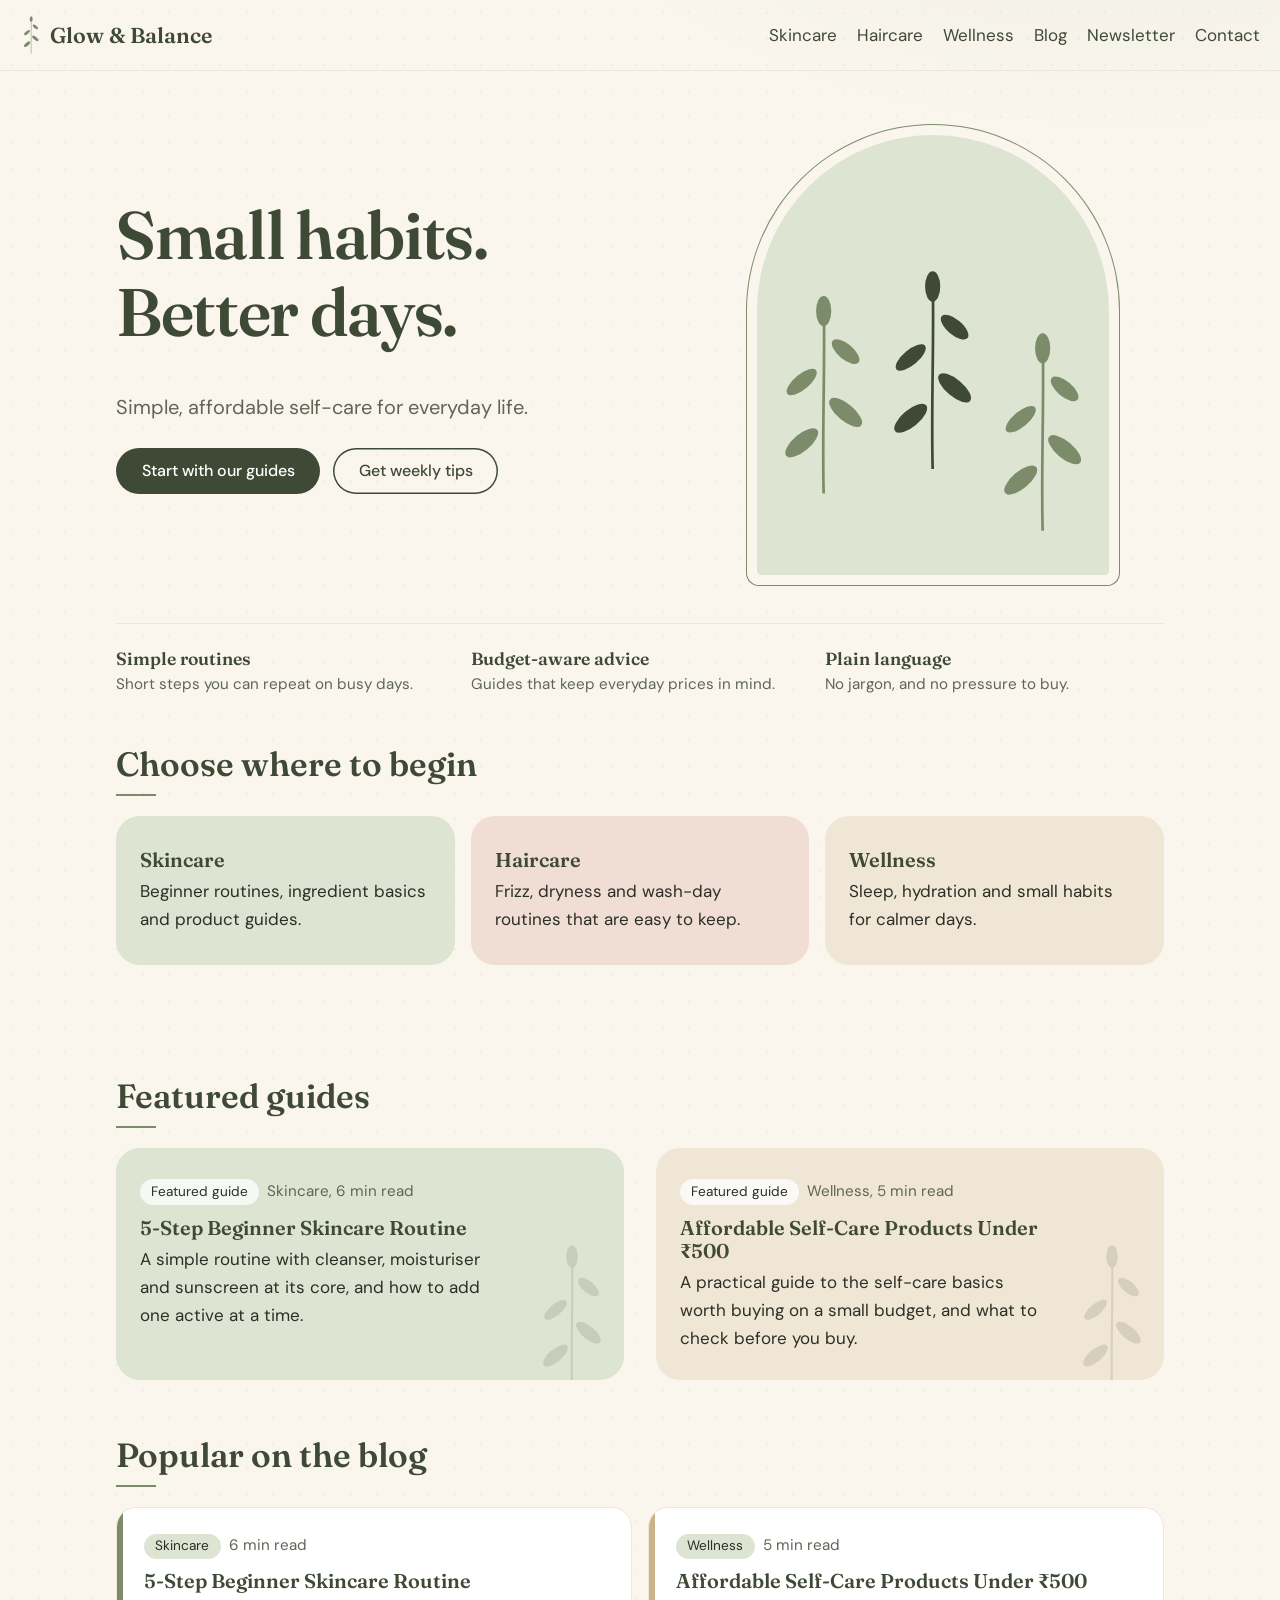
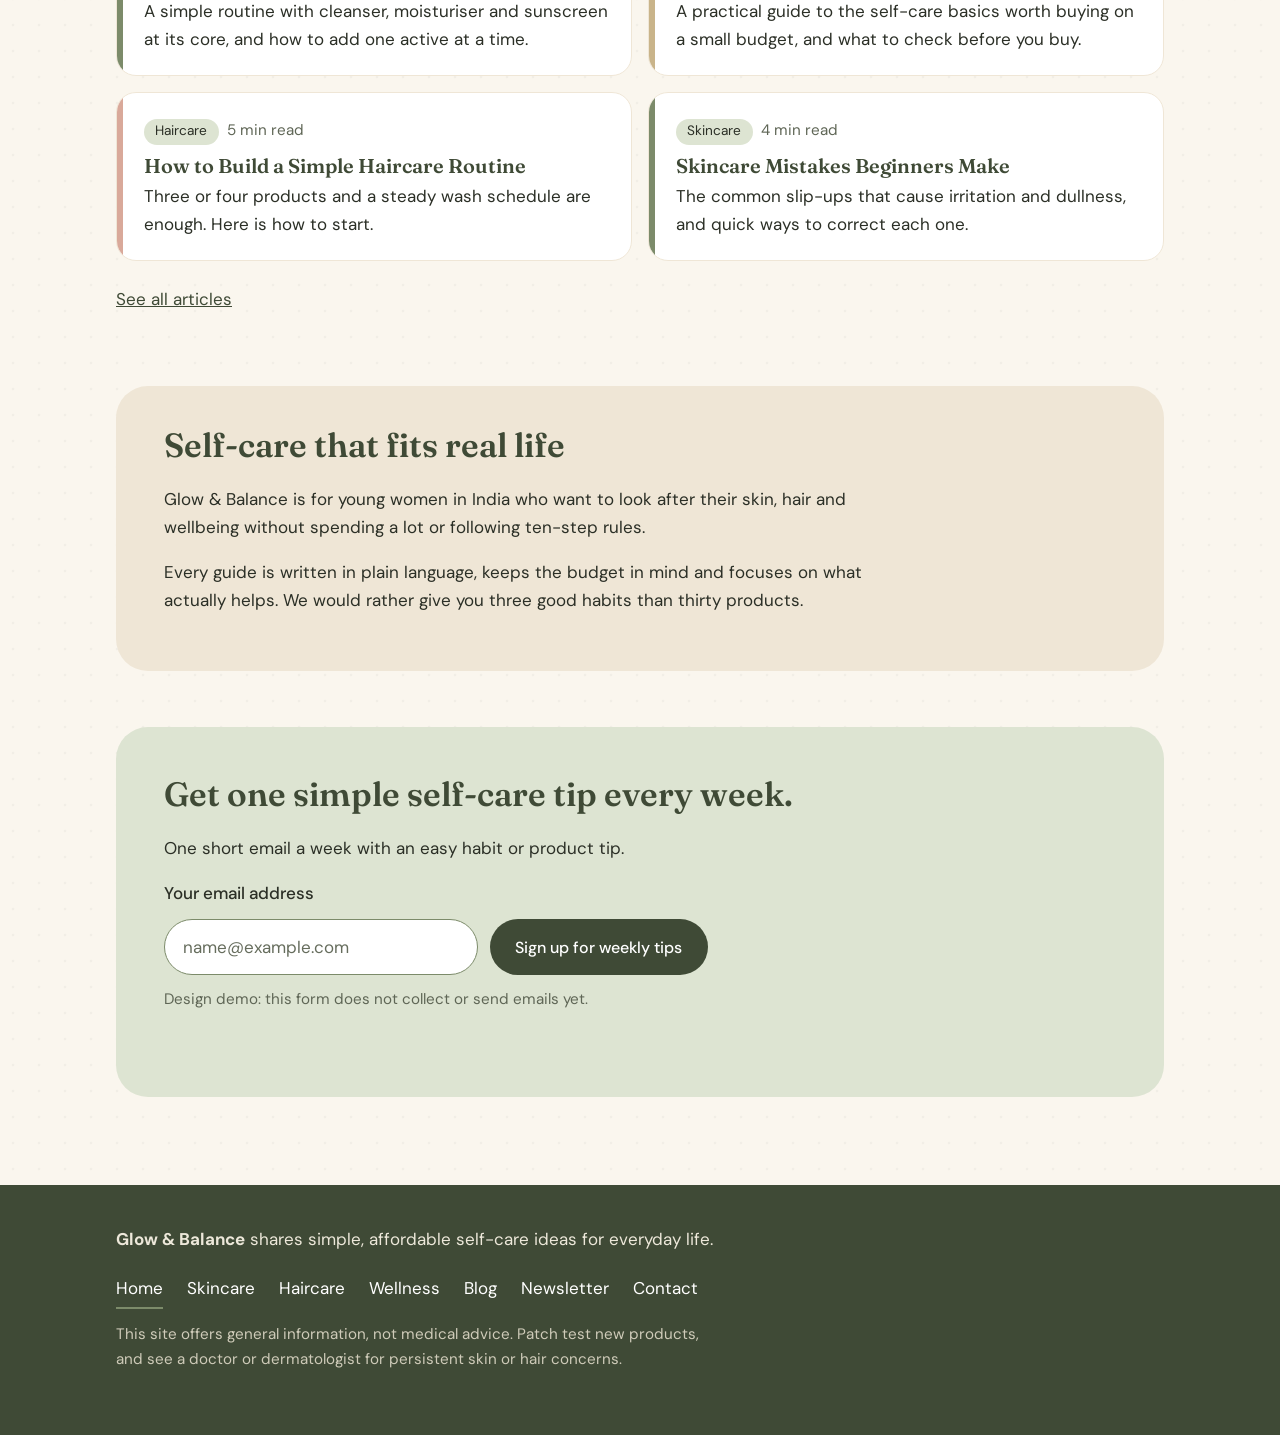
==== index.html @ c448d9bf "first commit" ====
<!DOCTYPE html>
<html lang="en">
<head>
<meta charset="utf-8">
<meta name="viewport" content="width=device-width, initial-scale=1, viewport-fit=cover">
<title>Glow &amp; Balance | Simple, affordable self-care for everyday life</title>
<meta name="description" content="Simple, affordable self-care for young women in India: beginner skincare, haircare and wellness routines, product guides and easy habits.">
<meta name="robots" content="index,follow">
<meta name="theme-color" content="#FAF6EE">
<link rel="canonical" href="https://www.example.com/"><!-- replace with your real domain when the site goes live -->
<meta property="og:type" content="website">
<meta property="og:site_name" content="Glow &amp; Balance">
<meta property="og:title" content="Glow &amp; Balance | Simple, affordable self-care for everyday life">
<meta property="og:description" content="Simple, affordable self-care for young women in India.">
<script>document.documentElement.className='js'</script>
<link rel="preconnect" href="https://fonts.googleapis.com">
<link rel="preconnect" href="https://fonts.gstatic.com" crossorigin>
<link href="https://fonts.googleapis.com/css2?family=Fraunces:opsz,wght@9..144,400;9..144,600&family=DM+Sans:wght@400;500;700&display=swap" rel="stylesheet">
<style>
/* 1. BRAND TOKENS: change colours and fonts here and the whole site updates */
:root{color-scheme:light;--cream:#FAF6EE;--sand:#EFE6D6;--sage:#7C8B6A;--sage-soft:#DDE4D2;--olive:#3F4A36;--blush:#F0DDD3;--ink:#2B2F26;--muted:#5F6656;
--serif:'Fraunces',Georgia,serif;--sans:'DM Sans',system-ui,sans-serif;box-sizing:border-box;padding-top:env(safe-area-inset-top,0px);padding-bottom:env(safe-area-inset-bottom,0px)}
html{scroll-padding-top:env(safe-area-inset-top,0px)}
*,*::before,*::after{box-sizing:inherit}
/* 2. BASE */
body{margin:0;color:var(--ink);font:400 1.0625rem/1.65 var(--sans);
background:
radial-gradient(1100px 650px at 88% -8%, rgba(124,139,106,.11), transparent 58%),
radial-gradient(950px 550px at -8% 108%, rgba(240,221,211,.4), transparent 55%),
radial-gradient(rgba(63,74,54,.045) 1.1px, transparent 1.7px) 0 0/26px 26px,
var(--cream)}
h1,h2,h3{font-family:var(--serif);font-weight:600;line-height:1.15;color:var(--olive);margin:0 0 .6em}
h1{font-size:clamp(2.4rem,7vw,4.2rem);letter-spacing:-.02em}
h2{font-size:clamp(1.5rem,3.5vw,2.1rem)}h3{font-size:1.25rem}
p{margin:0 0 1em;max-width:62ch}
a{color:var(--olive)}
:focus-visible{outline:3px solid var(--sage);outline-offset:3px;border-radius:4px}
.wrap{max-width:68rem;margin:0 auto;padding:0 1.25rem}
.skip{position:absolute;left:-999px}.skip:focus{left:1rem;top:1rem;background:#fff;padding:.5rem 1rem;z-index:9}
section{padding:3.5rem 0}
.small{font-size:.95rem;color:var(--muted)}
/* 3. HEADER */
header{border-bottom:1px solid var(--sand)}
.bar{display:flex;flex-wrap:wrap;align-items:center;justify-content:space-between;gap:.5rem 1.5rem;padding:1rem 1.25rem}
.logo{font:600 1.35rem var(--serif);color:var(--olive);text-decoration:none;display:flex;align-items:center;gap:.5rem}
.logo svg{width:1.4rem;height:2.4rem;color:var(--sage)}
nav ul{list-style:none;margin:0;padding:0;display:flex;flex-wrap:wrap;gap:.25rem 1.25rem}
nav a{text-decoration:none;padding:.4rem 0;border-bottom:2px solid transparent;transition:border-color .25s ease}
nav a:hover,nav a[aria-current]{border-color:var(--sage)}
/* 4. BUTTONS AND FORMS */
.btn{display:inline-block;background:var(--olive);color:#fff;border:0;border-radius:99px;padding:.8rem 1.6rem;font:500 1rem var(--sans);text-decoration:none;cursor:pointer}
.btn:hover{background:#2f3828}
.btn.light{background:transparent;color:var(--olive);box-shadow:inset 0 0 0 1.5px var(--olive)}
input[type=email]{font:inherit;padding:.8rem 1.1rem;border:1.5px solid var(--sage);border-radius:99px;background:#fff;min-width:0;flex:1 1 15rem}
.nl{background:var(--sage-soft);border-radius:2rem;padding:2.5rem 1.5rem}
.nl form{display:flex;flex-wrap:wrap;gap:.75rem;max-width:34rem}
.msg{min-height:1.5em;margin:.75rem 0 0;font-weight:500}
/* 5. HOME */
.hero{display:grid;gap:2rem;align-items:center;padding:3rem 0}
.hero p.lead{font-size:1.25rem;color:var(--muted)}
.arch{background:var(--sage-soft);border-radius:999px 999px 1.5rem 1.5rem;aspect-ratio:4/5;max-width:22rem;width:100%;justify-self:center;display:flex;align-items:flex-end;justify-content:center;gap:.5rem;padding:2rem 1rem 0;color:var(--sage);overflow:hidden}
.arch svg{height:88%;width:auto}.arch svg:nth-child(2){height:100%;color:var(--olive)}.arch svg:nth-child(3){height:70%}
.cats{display:grid;gap:1rem}
.cat{display:block;text-decoration:none;border-radius:1.5rem;padding:2rem 1.5rem}
.cat h3{margin-bottom:.4rem}.cat p{margin:0;color:var(--ink)}
.cat:hover{outline:2px solid var(--sage)}
.c1{background:var(--sage-soft)}.c2{background:var(--blush)}.c3{background:var(--sand)}
.two{display:grid;gap:2rem}
.guide{border-top:2px solid var(--sage);padding-top:1rem}
.rows{list-style:none;margin:0;padding:0}
.rows li{border-top:1px solid var(--sand);padding:1.1rem 0}
.rows li:last-child{border-bottom:1px solid var(--sand)}
.rows h3{margin:0 0 .25rem}.rows a{text-decoration:none}.rows a:hover{text-decoration:underline}
.rows p{margin:.25rem 0 0}
.tag{display:inline-block;background:var(--sage-soft);border-radius:99px;padding:.1rem .7rem;font-size:.85rem;margin-right:.5rem}
.about{background:var(--sand);border-radius:2rem;padding:2.5rem 1.5rem}
/* 6. CATEGORY, BLOG, ARTICLE */
.pagehead{padding:3rem 0 1rem}.pagehead p{font-size:1.2rem;color:var(--muted)}
.topic{display:grid;gap:.25rem 3rem;padding:1.6rem 0;border-top:1px solid var(--sand)}
.topic h2{font-size:1.5rem}
.crumbs{font-size:.95rem;color:var(--muted)}
.article ul{padding-left:1.2rem;max-width:62ch}
.note{background:var(--blush);border-radius:1rem;padding:1rem 1.25rem;max-width:62ch;margin-bottom:1rem}
.note.tip{background:var(--sage-soft)}
/* 7. FOOTER */
footer{background:var(--olive);color:#EDE8DA;padding:2.5rem 0 3rem;margin-top:2rem}
footer a{color:#fff}footer p{max-width:60ch}
/* 8. LARGER SCREENS */
@media(min-width:48rem){.hero{grid-template-columns:1.2fr 1fr}.cats{grid-template-columns:repeat(3,1fr)}.two{grid-template-columns:1fr 1fr}.topic{grid-template-columns:1fr 1.6fr}.nl{padding:3rem}.about,.nl{padding-left:3rem}}
@media(prefers-reduced-motion:no-preference){html{scroll-behavior:smooth}
@keyframes fadeUp{from{opacity:0;transform:translateY(10px)}to{opacity:1;transform:translateY(0)}}
#app.page-enter{animation:fadeUp .45s ease both}
@keyframes leafSway{0%,100%{transform:rotate(-3deg)}50%{transform:rotate(3deg)}}
.leaf{transform-origin:50% 100%;animation:leafSway 5s ease-in-out infinite}
.leaf-a{animation-duration:4.6s}.leaf-b{animation-duration:5.4s;animation-delay:-1.1s}.leaf-c{animation-duration:5s;animation-delay:-2.4s}
.logo:hover .leaf{animation-duration:1.4s}}
@media(prefers-reduced-motion:reduce){.btn,.cat,.post,.feat{transition:none!important}.btn:hover,.cat:hover,.post:hover,.feat:hover{transform:none!important}.leaf{animation:none!important}}
/* 9. REFINEMENTS */
.vh{position:absolute;width:1px;height:1px;overflow:hidden;clip:rect(0 0 0 0);white-space:nowrap}
main:focus{outline:none}
a:hover{text-decoration-thickness:2px}
input::placeholder{color:#666d5d}
.btn{transition:background .2s ease,box-shadow .2s ease,transform .2s ease}.btn:hover{background:#2f3828;box-shadow:0 3px 0 var(--sage);transform:translateY(-1px)}.btn.light:hover{background:var(--sage-soft);box-shadow:inset 0 0 0 1.5px var(--olive)}.btn:active{transform:translateY(0)}
input[type=email]:hover{border-color:var(--olive)}input[type=email]:focus-visible{border-color:var(--olive);outline-offset:2px}
.nl label{flex:0 0 100%;font-weight:500}.nl .small{margin:.75rem 0 0}
.cat{transition:box-shadow .25s ease,transform .25s ease}.cat:hover{outline:none;box-shadow:0 8px 22px rgba(63,74,54,.12);transform:translateY(-3px)}.cat:focus-visible{outline:3px solid var(--olive)}
.hero{padding:4rem 0 3rem}.hero .btn{margin:.25rem .5rem .25rem 0}
.arch{box-shadow:0 0 0 10px var(--cream),0 0 0 11px var(--sage)}
.home section>h2::after{content:"";display:block;width:2.5rem;height:2px;background:var(--sage);margin-top:.6rem}
.pr{list-style:none;margin:0;padding:1.5rem 0 0;border-top:1px solid var(--sand);display:grid;gap:1rem}
.pr strong{display:block;font:600 1.1rem var(--serif);color:var(--olive)}.pr span{color:var(--muted);font-size:.95rem}
.posts{list-style:none;margin:0;padding:0;display:grid;gap:1rem}
.post{position:relative;overflow:hidden;background:#fff;border:1px solid var(--sand);border-radius:1.25rem;padding:1.4rem 1.4rem 1.4rem 1.7rem;transition:border-color .25s ease,box-shadow .25s ease,transform .25s ease}
.post::before{content:"";position:absolute;left:0;top:0;bottom:0;width:6px;background:var(--accent)}
.post.skincare{--accent:var(--sage)}.post.haircare{--accent:#D9A99A}.post.wellness{--accent:#C9B48A}
.post h3{margin:.6rem 0 .3rem}.post p{margin:0}.post h3 a{text-decoration:none}.post h3 a::after{content:"";position:absolute;inset:0}
.post:hover{border-color:var(--sage);box-shadow:0 6px 18px rgba(63,74,54,.09);transform:translateY(-2px)}.post:focus-within{outline:3px solid var(--olive);outline-offset:2px}
.feat{position:relative;overflow:hidden;background:var(--tint);border-radius:1.5rem;padding:1.75rem 1.5rem;transition:box-shadow .25s ease,transform .25s ease}
.feat.skincare{--tint:var(--sage-soft)}.feat.haircare{--tint:var(--blush)}.feat.wellness{--tint:var(--sand)}
.feat svg{position:absolute;right:.5rem;bottom:-1rem;width:5.5rem;height:9.5rem;color:var(--olive);opacity:.14;pointer-events:none}
.feat .tag{background:rgba(255,255,255,.75)}.feat h3{margin:.7rem 0 .4rem;max-width:80%}.feat p{margin:0;max-width:80%}
.feat h3 a{text-decoration:none}.feat h3 a::after{content:"";position:absolute;inset:0}
.feat:hover{box-shadow:0 8px 22px rgba(63,74,54,.12);transform:translateY(-3px)}.feat:focus-within{outline:3px solid var(--olive);outline-offset:3px}
.post h3 a:focus-visible,.feat h3 a:focus-visible{outline:none}
footer nav ul{list-style:none;margin:1.25rem 0;padding:0;display:flex;flex-wrap:wrap;gap:.25rem 1.5rem}
footer nav a{color:#fff;text-decoration:none;padding:.5rem 0;border-bottom:2px solid transparent;transition:border-color .25s ease}footer nav a:hover{border-color:#fff}footer a:focus-visible{outline-color:#fff}
.menu{display:none}
@media(min-width:48rem){.posts{grid-template-columns:1fr 1fr}.pr{grid-template-columns:repeat(3,1fr)}}
@media(max-width:47.99rem){
.js .menu{display:inline-flex;align-items:center;min-height:44px;background:transparent;border:1.5px solid var(--olive);color:var(--olive);border-radius:99px;padding:.4rem 1.1rem;font:500 1rem var(--sans);cursor:pointer}
.js .menu:hover,.js .menu[aria-expanded=true]{background:var(--sage-soft)}
#site-nav{width:100%}.js #site-nav ul{display:flex;flex-direction:column;gap:0;padding:0 0 .75rem;max-height:0;opacity:0;overflow:hidden;transition:max-height .35s ease,opacity .25s ease,padding .35s ease}.js #site-nav.open ul{max-height:28rem;opacity:1;padding:.25rem 0 .75rem}
#site-nav a{display:block;padding:.85rem .25rem;border-bottom:1px solid var(--sand)}#site-nav a[aria-current]{border-bottom-color:var(--sage)}}
/* 10. CONTACT / FEEDBACK FORMS */
.form-card{background:#fff;border:1px solid var(--sand);border-radius:1.5rem;padding:1.75rem 1.5rem;max-width:36rem}
.form-card h2{margin-top:0}
.field{display:flex;flex-direction:column;gap:.35rem;margin-bottom:1rem}
.field label{font-weight:500}
.form-card input[type=text],.form-card input[type=email],.form-card textarea,.form-card select{font:inherit;padding:.7rem .9rem;border:1.5px solid var(--sage);border-radius:.75rem;background:#fff;width:100%}
.form-card textarea{resize:vertical}
.form-card input:hover,.form-card textarea:hover,.form-card select:hover{border-color:var(--olive)}
.form-card input:focus-visible,.form-card textarea:focus-visible,.form-card select:focus-visible{border-color:var(--olive)}
.form-card button{margin-top:.25rem}
.form-card button:disabled{opacity:.6;cursor:not-allowed}
.msg.err{color:#9A3B34}
</style>
</head>
<body>
<svg width="0" height="0" style="position:absolute" aria-hidden="true"><symbol id="sprig" viewBox="0 0 60 120"><path d="M30 118C29 80 31 40 30 4" fill="none" stroke="currentColor" stroke-width="1.6"/><g fill="currentColor"><ellipse cx="17" cy="88" rx="12" ry="5" transform="rotate(-40 17 88)"/><ellipse cx="43" cy="70" rx="12" ry="5" transform="rotate(40 43 70)"/><ellipse cx="17" cy="52" rx="11" ry="4.5" transform="rotate(-40 17 52)"/><ellipse cx="43" cy="34" rx="10" ry="4.5" transform="rotate(40 43 34)"/><ellipse cx="30" cy="10" rx="4.5" ry="9"/></g></symbol></svg>
<a class="skip" href="#app">Skip to content</a>
<header><div class="bar">
<a class="logo" href="#/"><svg class="leaf leaf-a" aria-hidden="true"><use href="#sprig"/></svg>Glow &amp; Balance</a>
<button class="menu" type="button" aria-expanded="false" aria-controls="site-nav">Menu</button>
<nav id="site-nav" aria-label="Main"><ul>
<li><a href="#/skincare">Skincare</a></li><li><a href="#/haircare">Haircare</a></li><li><a href="#/wellness">Wellness</a></li><li><a href="#/blog">Blog</a></li><li><a href="#/newsletter">Newsletter</a></li><li><a href="#/contact">Contact</a></li>
</ul></nav></div></header>
<main id="app" tabindex="-1"><noscript><div class="wrap"><h1>Glow &amp; Balance</h1><p>Simple, affordable self-care for everyday life. This site needs JavaScript to show its pages.</p></div></noscript></main>
<footer><div class="wrap">
<p><strong>Glow &amp; Balance</strong> shares simple, affordable self-care ideas for everyday life.</p>
<nav aria-label="Footer"><ul><li><a href="#/">Home</a></li><li><a href="#/skincare">Skincare</a></li><li><a href="#/haircare">Haircare</a></li><li><a href="#/wellness">Wellness</a></li><li><a href="#/blog">Blog</a></li><li><a href="#/newsletter">Newsletter</a></li><li><a href="#/contact">Contact</a></li></ul></nav>
<p class="small" style="color:#CFCBB9">This site offers general information, not medical advice. Patch test new products, and see a doctor or dermatologist for persistent skin or hair concerns.</p>
</div></footer>
<script>
/* CONTENT: edit or add text here. Each blog article is one object in ARTICLES. */
const CATS={
skincare:{name:'Skincare',title:'Skincare for beginners | Glow & Balance',desc:'Beginner skincare routines, affordable product guides, ingredient explainers and common mistakes, in plain language.',
intro:'Good skin care is mostly consistency. Start with a gentle cleanser, a moisturiser and sunscreen, then add one new thing at a time.',
secs:[['Beginner routines','A simple morning and night routine built on cleansing, moisturising and sunscreen, with room to grow.','5-step-beginner-skincare-routine'],
['Affordable product guides','What to look for in a cleanser, moisturiser or sunscreen, and how to spend less without guessing.','affordable-self-care-products-under-500'],
['Ingredient explainers','Plain-language notes on niacinamide, salicylic acid, hyaluronic acid and more: what each does and who it suits.'],
['Common skincare mistakes','Over-exfoliating, skipping sunscreen on cloudy days, changing products every week. Easy fixes for each.','skincare-mistakes-beginners-make']]},
haircare:{name:'Haircare',title:'Haircare basics and routines | Glow & Balance',desc:'Simple haircare for frizz, dryness and everyday washing, with routines that fit Indian weather and budgets.',
intro:'Healthy hair starts with a scalp that is clean and comfortable, and ends that are kept moisturised. Humidity, hard water and heat styling all play a part.',
secs:[['Frizz care','Why hair frizzes in humid weather, and the small changes in drying, combing and conditioning that help most.'],
['Dry hair routines','Gentle wash days, leave-in care and oiling that suit dry, rough or colour-treated hair.'],
['Hair-wash guides','How often to wash, how much shampoo to use and how to condition properly, based on your scalp type.'],
['Beginner haircare','Three or four products are enough. Start here to build a routine you will actually follow.','how-to-build-a-simple-haircare-routine']]},
wellness:{name:'Wellness',title:'Everyday wellness habits | Glow & Balance',desc:'Sleep routines, hydration, simple healthy habits and everyday self-care ideas that are easy to keep.',
intro:'Wellness does not need a big overhaul. Small habits repeated on ordinary days, like sleep, water and a few quiet minutes, do most of the work.',
secs:[['Sleep and routines','A steady wake-up time, a screen-free wind-down and a calmer evening, without needing a perfect schedule.'],
['Hydration','Easy ways to drink more water through the day, from a bottle you like to habits you can attach it to.'],
['Simple healthy habits','A short walk, a proper breakfast, stretching at your desk. Habits small enough to stick.'],
['Everyday self-care','Low-cost ways to reset after a long day: a warm shower, a tidy space, ten minutes for yourself.']]}};
const ARTICLES=[
{slug:'5-step-beginner-skincare-routine',cat:'skincare',mins:6,title:'5-Step Beginner Skincare Routine',
excerpt:'A simple routine with cleanser, moisturiser and sunscreen at its core, and how to add one active at a time.',
intro:'Skincare feels crowded with advice, but a beginner routine can be five short steps. This guide walks through what each step does, the order to use them in, and how to change the routine for oily, dry or sensitive skin.',
points:['Cleanse, treat, moisturise and protect, in that order','Why sunscreen is the step that matters most in Indian sunlight','How to introduce a new product safely with a patch test','What to skip until your basics feel comfortable'],
tip:'If you only change one thing today, add a broad-spectrum sunscreen to your morning routine. It does more for long-term skin health than almost anything else.'},
{slug:'affordable-self-care-products-under-500',cat:'wellness',mins:5,title:'Affordable Self-Care Products Under ₹500',
excerpt:'A practical guide to the self-care basics worth buying on a small budget, and what to check before you buy.',
intro:'Self-care does not have to be expensive. This guide sorts the essentials from the extras across skin, hair and everyday wellness, and shows how to read labels so a lower price does not mean lower quality.',
points:['The few products worth prioritising first','How to read ingredient lists without a chemistry degree','Where a cheaper option works just as well','Signs a product is not right for you'],
tip:'A single multi-use product, like a moisturiser with built-in SPF, can often replace two separate items and save you money.'},
{slug:'how-to-build-a-simple-haircare-routine',cat:'haircare',mins:5,title:'How to Build a Simple Haircare Routine',
excerpt:'Three or four products and a steady wash schedule are enough. Here is how to start.',
intro:'A good haircare routine is less about products and more about habits. This guide covers how often to wash, how to condition, and how to deal with frizz and dryness without overcomplicating your shelf.',
points:['Working out your scalp and hair type','How often to wash for your routine and climate','Conditioning and oiling basics','Simple habits that reduce breakage'],
tip:'Washing less often than feels natural can actually reduce frizz and dryness for a lot of hair types. It is worth testing before assuming you need more products.'},
{slug:'skincare-mistakes-beginners-make',cat:'skincare',mins:4,title:'Skincare Mistakes Beginners Make',
excerpt:'The common slip-ups that cause irritation and dullness, and quick ways to correct each one.',
intro:'Most skin trouble for beginners comes from doing too much, not too little. This guide covers the most common mistakes, why they cause problems, and what to do instead.',
points:['Over-exfoliating and damaging your skin barrier','Skipping sunscreen on cloudy or indoor days','Changing products too often to see results','Layering too many actives at once'],
tip:'If a product stings or tingles, that is not proof it is working. It is often a sign to use it less often, not more.'}];
const $=s=>document.querySelector(s),cn=k=>CATS[k].name;
let n=0;const nl=()=>{const i='em'+(++n);return `<div class="nl"><h2>Get one simple self-care tip every week.</h2><p>One short email a week with an easy habit or product tip.</p>
<form novalidate><label for="${i}">Your email address</label><input id="${i}" type="email" name="email" placeholder="name@example.com" autocomplete="email" aria-describedby="m${i}" required><button class="btn" type="submit">Sign up for weekly tips</button></form><p class="small">Design demo: this form does not collect or send emails yet.</p><p class="msg" id="m${i}" role="status" aria-live="polite"></p></div>`};
const A2=s=>ARTICLES.find(x=>x.slug===s);
const rows=list=>`<ul class="posts">${list.map(a=>`<li class="post ${a.cat}"><span class="tag">${cn(a.cat)}</span><span class="small">${a.mins} min read</span><h3><a href="#/blog/${a.slug}">${a.title}</a></h3><p>${a.excerpt}</p></li>`).join('')}</ul>`;
const V={
home:()=>({title:'Glow & Balance | Simple, affordable self-care for everyday life',desc:'Simple, affordable self-care for young women in India: beginner skincare, haircare and wellness routines, product guides and easy habits.',
html:`<div class="wrap home"><div class="hero"><div><h1>Small habits. Better days.</h1><p class="lead">Simple, affordable self-care for everyday life.</p><p><a class="btn" href="#/blog">Start with our guides</a> <a class="btn light" href="#/newsletter">Get weekly tips</a></p></div>
<div class="arch" role="img" aria-label="Illustration of three green botanical sprigs"><svg class="leaf leaf-a"><use href="#sprig"/></svg><svg class="leaf leaf-b"><use href="#sprig"/></svg><svg class="leaf leaf-c"><use href="#sprig"/></svg></div></div>
<ul class="pr"><li><strong>Simple routines</strong><span>Short steps you can repeat on busy days.</span></li><li><strong>Budget-aware advice</strong><span>Guides that keep everyday prices in mind.</span></li><li><strong>Plain language</strong><span>No jargon, and no pressure to buy.</span></li></ul>
<section style="padding-top:3rem"><h2>Choose where to begin</h2><div class="cats">
<a class="cat c1" href="#/skincare"><h3>Skincare</h3><p>Beginner routines, ingredient basics and product guides.</p></a>
<a class="cat c2" href="#/haircare"><h3>Haircare</h3><p>Frizz, dryness and wash-day routines that are easy to keep.</p></a>
<a class="cat c3" href="#/wellness"><h3>Wellness</h3><p>Sleep, hydration and small habits for calmer days.</p></a></div></section>
<section><h2>Featured guides</h2><div class="two">${[0,1].map(i=>`<div class="feat ${ARTICLES[i].cat}"><svg class="leaf leaf-b" aria-hidden="true"><use href="#sprig"/></svg><span class="tag">Featured guide</span><span class="small">${cn(ARTICLES[i].cat)}, ${ARTICLES[i].mins} min read</span><h3><a href="#/blog/${ARTICLES[i].slug}">${ARTICLES[i].title}</a></h3><p>${ARTICLES[i].excerpt}</p></div>`).join('')}</div></section>
<section style="padding-top:0"><h2>Popular on the blog</h2>${rows(ARTICLES)}<p style="margin-top:1.5rem"><a href="#/blog">See all articles</a></p></section>
<section style="padding-top:0"><div class="about"><h2>Self-care that fits real life</h2><p>Glow &amp; Balance is for young women in India who want to look after their skin, hair and wellbeing without spending a lot or following ten-step rules.</p><p>Every guide is written in plain language, keeps the budget in mind and focuses on what actually helps. We would rather give you three good habits than thirty products.</p></div></section>
<section style="padding-top:0">${nl()}</section></div>`}),
blog:()=>({title:'Self-care blog: skincare, haircare and wellness guides | Glow & Balance',desc:'Beginner-friendly guides on skincare, haircare and wellness, written in plain language with the budget in mind.',
html:`<div class="wrap"><div class="pagehead"><h1>The blog</h1><p>Practical, beginner-friendly guides on skin, hair and everyday wellness.</p></div><h2 class="vh">All articles</h2>${rows(ARTICLES)}<section>${nl()}</section></div>`}),
contact:()=>({title:'Contact us | Glow & Balance',desc:'Send the Glow & Balance team a question, idea or piece of feedback.',
html:`<div class="wrap"><div class="pagehead"><h1>Contact us</h1><p>Have a question, an idea for a guide, or something to tell us? Send a message below.</p></div>
<div class="form-card">
<form class="formsubmit-form" action="https://formsubmit.co/kajalbvceow@gmail.com" method="POST">
<input type="hidden" name="_subject" value="New Glow & Balance Contact Message">
<input type="hidden" name="_template" value="table">
<div class="field"><label for="c-name">Name</label><input id="c-name" type="text" name="Name" autocomplete="name" required></div>
<div class="field"><label for="c-email">Email</label><input id="c-email" type="email" name="Email" autocomplete="email" required></div>
<div class="field"><label for="c-subject">Subject</label><input id="c-subject" type="text" name="Subject" required></div>
<div class="field"><label for="c-message">Message</label><textarea id="c-message" name="Message" rows="5" required></textarea></div>
<button class="btn" type="submit">Send message</button>
<p class="small">You'll be taken to a confirmation page once this is sent.</p>
</form></div></div>`}),
"thank-you":()=>({title:'Message sent | Glow & Balance',desc:'Your message to Glow & Balance was sent successfully.',
html:`<div class="wrap"><div class="pagehead"><h1>Thank you</h1><p>Your message has been sent. We read every note and will get back to you if a reply is needed.</p></div>
<p><a class="btn" href="#/">Back to Home</a> <a class="btn light" href="#/blog">Browse the blog</a></p></div>`}),
newsletter:()=>({title:'Weekly self-care tip newsletter | Glow & Balance',desc:'Sign up for one simple self-care tip a week from Glow & Balance.',
html:`<div class="wrap"><div class="pagehead"><h1>The Glow &amp; Balance newsletter</h1><p>A short, friendly email each week with one habit, tip or product idea you can use right away.</p></div><section style="padding-top:1rem">${nl()}</section></div>`})};
function cat(k){const c=CATS[k];return{title:c.title,desc:c.desc,html:`<div class="wrap"><div class="pagehead"><h1>${c.name}</h1><p>${c.intro}</p></div>${c.secs.map(s=>`<div class="topic"><h2>${s[0]}</h2><div><p>${s[1]}</p>${s[2]?`<a href="#/blog/${s[2]}">Read: ${A2(s[2]).title}</a>`:'<span class="small">Guide in progress</span>'}</div></div>`).join('')}<section>${nl()}</section></div>`}}
function feedbackForm(articleTitle){return `<div class="form-card">
<h2>Was this guide helpful?</h2>
<form class="formsubmit-form" action="https://formsubmit.co/kajalbvceow@gmail.com" method="POST">
<input type="hidden" name="_subject" value="New Glow & Balance Reader Feedback">
<input type="hidden" name="_template" value="table">
<div class="field"><label for="f-name">Name (optional)</label><input id="f-name" type="text" name="Name" autocomplete="name"></div>
<div class="field"><label for="f-email">Email (optional)</label><input id="f-email" type="email" name="Email" autocomplete="email"></div>
<div class="field"><label for="f-rating">Rating</label><select id="f-rating" name="Rating" required><option value="">Choose a rating</option><option value="5">5 - Very helpful</option><option value="4">4 - Helpful</option><option value="3">3 - Somewhat helpful</option><option value="2">2 - Not very helpful</option><option value="1">1 - Not helpful</option></select></div>
<div class="field"><label for="f-section">Article or section</label><input id="f-section" type="text" name="Article_or_section" value="${articleTitle.replace(/"/g,'&quot;')}" required></div>
<div class="field"><label for="f-message">Your feedback</label><textarea id="f-message" name="Feedback" rows="4" required></textarea></div>
<button class="btn" type="submit">Send feedback</button>
<p class="small">You'll be taken to a confirmation page once this is sent.</p>
</form></div>`}
function art(a){return{title:a.title+' | Glow & Balance',desc:a.excerpt,html:`<div class="wrap article"><div class="pagehead"><nav class="crumbs" aria-label="Breadcrumb"><a href="#/blog">Blog</a> / <a href="#/${a.cat}">${cn(a.cat)}</a> / <span aria-current="page">${a.title}</span></nav><h1>${a.title}</h1><p class="small">${cn(a.cat)}, ${a.mins} min read</p></div>
<p style="font-size:1.2rem">${a.intro}</p><h2>What this guide covers</h2><ul>${a.points.map(p=>`<li>${p}</li>`).join('')}</ul>
<div class="note tip"><strong>Quick tip:</strong> ${a.tip}</div>
<div class="note"><strong>The full guide is coming soon.</strong> This page is a short preview of what it will cover.</div>
<h2>Related guides</h2>${rows(ARTICLES.filter(x=>x!==a).sort((x,y)=>(y.cat===a.cat)-(x.cat===a.cat)).slice(0,2))}<p style="margin-top:1.5rem">More in <a href="#/${a.cat}">${cn(a.cat)}</a>, or <a href="#/blog">browse all guides</a>.</p>${feedbackForm(a.title)}<section>${nl()}</section></div>`}}
let started=0;
function route(){const p=location.hash.replace(/^#\/?/,'').split('/'),r=p[0]||'home';let v;
if(CATS[r])v=cat(r);else if(r==='blog'&&p[1]){const a=ARTICLES.find(x=>x.slug===p[1]);v=a?art(a):V.blog()}else v=(V[r]||V.home)();
document.title=v.title;$('meta[name=description]').content=v.desc;$('meta[property="og:title"]').content=v.title;$('meta[property="og:description"]').content=v.desc;$('meta[property="og:type"]').content=(r==='blog'&&p[1])?'article':'website';$('link[rel=canonical]').href=location.href.split('#')[0]+(r==='home'?'':location.hash);$('#app').innerHTML=v.html;
document.querySelectorAll('nav a').forEach(a=>a.getAttribute('href')==='#/'+(r==='home'?'':r)?a.setAttribute('aria-current','page'):a.removeAttribute('aria-current'));
window.scrollTo(0,0);if(started)$('#app').focus({preventScroll:true});started=1;closeMenu();
const app=$('#app');app.classList.remove('page-enter');void app.offsetWidth;app.classList.add('page-enter')}
document.addEventListener('submit',e=>{const f=e.target.closest('.nl form');if(!f)return;e.preventDefault();const i=f.email,m=f.parentNode.querySelector('.msg');
/* Connect Mailchimp, Brevo or similar here to actually collect emails */
if(!/^\S+@\S+\.\S+$/.test(i.value)){i.setAttribute('aria-invalid','true');m.textContent='Please enter a valid email address, like name@example.com.';i.focus();return}
i.removeAttribute('aria-invalid');m.textContent='Thanks for trying the form. This is a design demo, so your email was not saved or sent.';i.value=''});
const mb=$('.menu'),sn=$('#site-nav');
function closeMenu(){sn.classList.remove('open');mb.setAttribute('aria-expanded','false')}
mb.addEventListener('click',()=>{const o=sn.classList.toggle('open');mb.setAttribute('aria-expanded',o)});
document.addEventListener('keydown',e=>{if(e.key==='Escape'&&sn.classList.contains('open')){closeMenu();mb.focus()}});
addEventListener('hashchange',route);route();
</script>
</body>
</html>
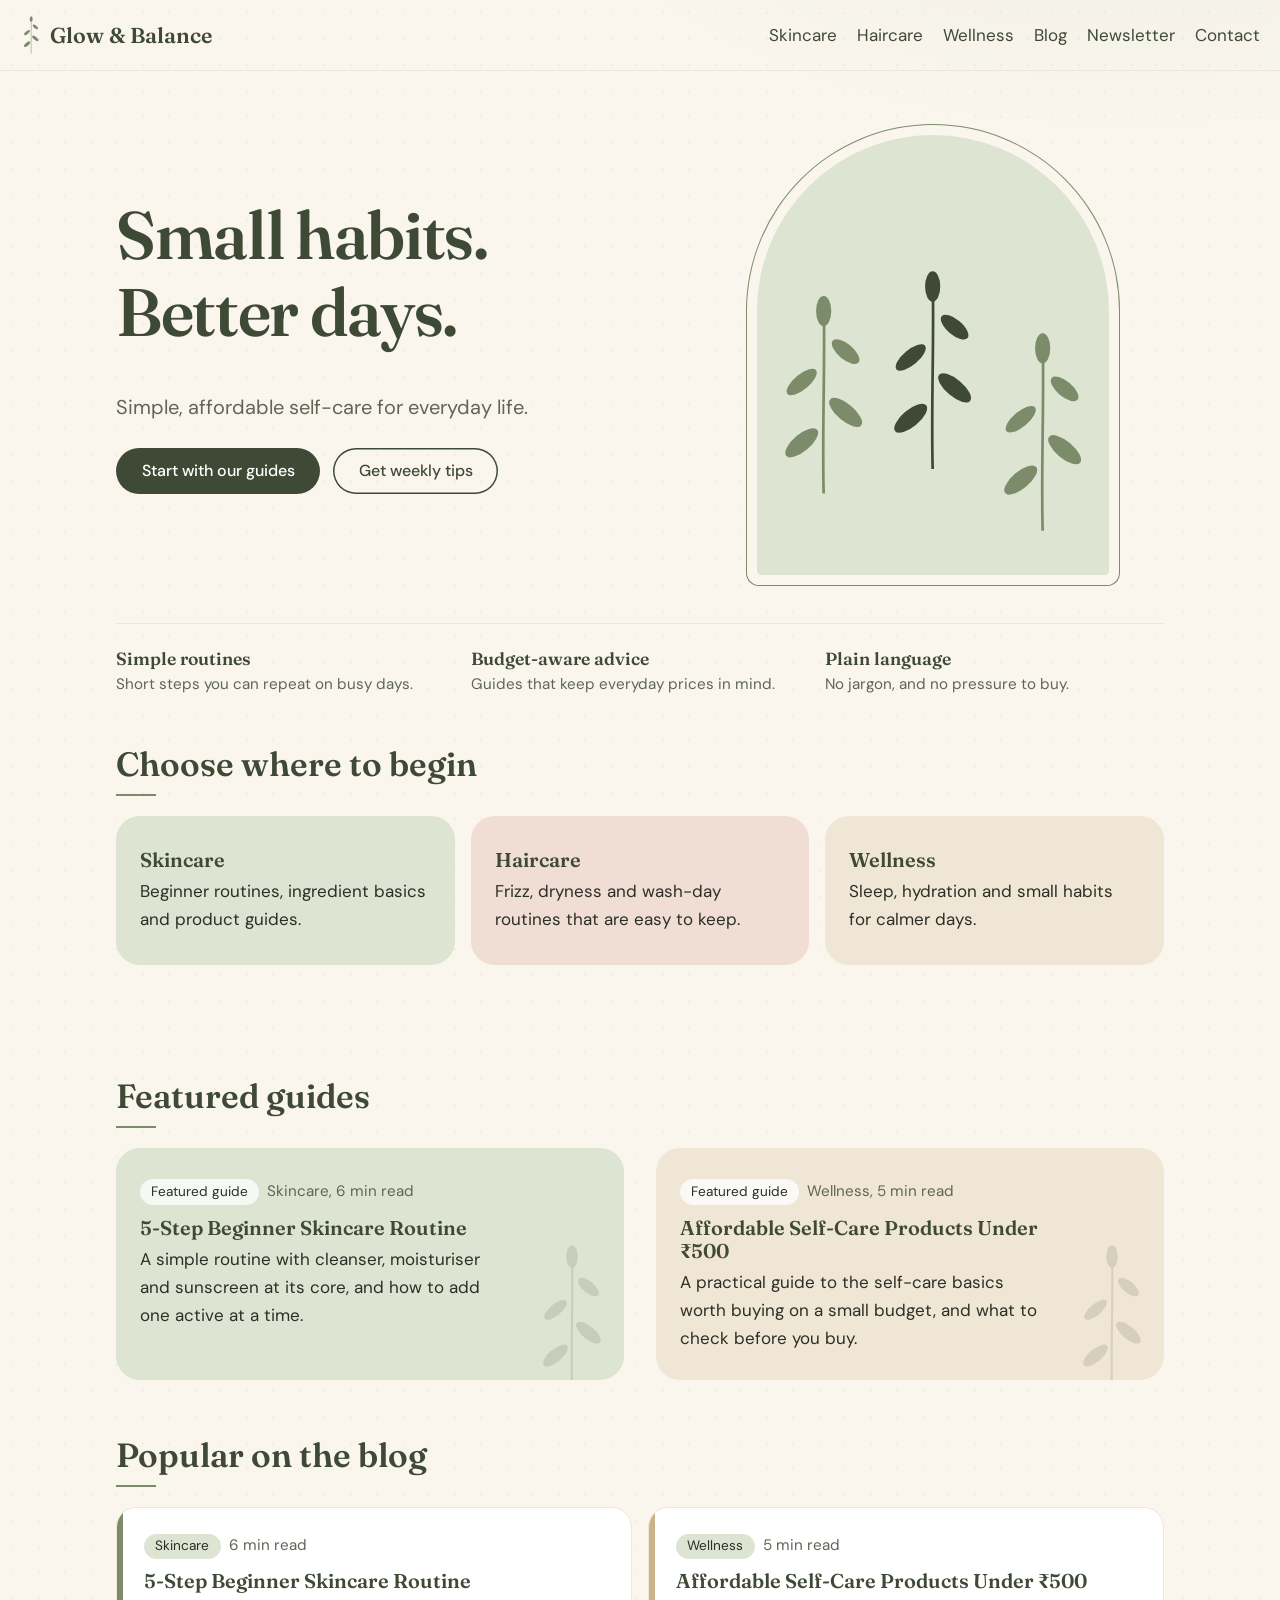
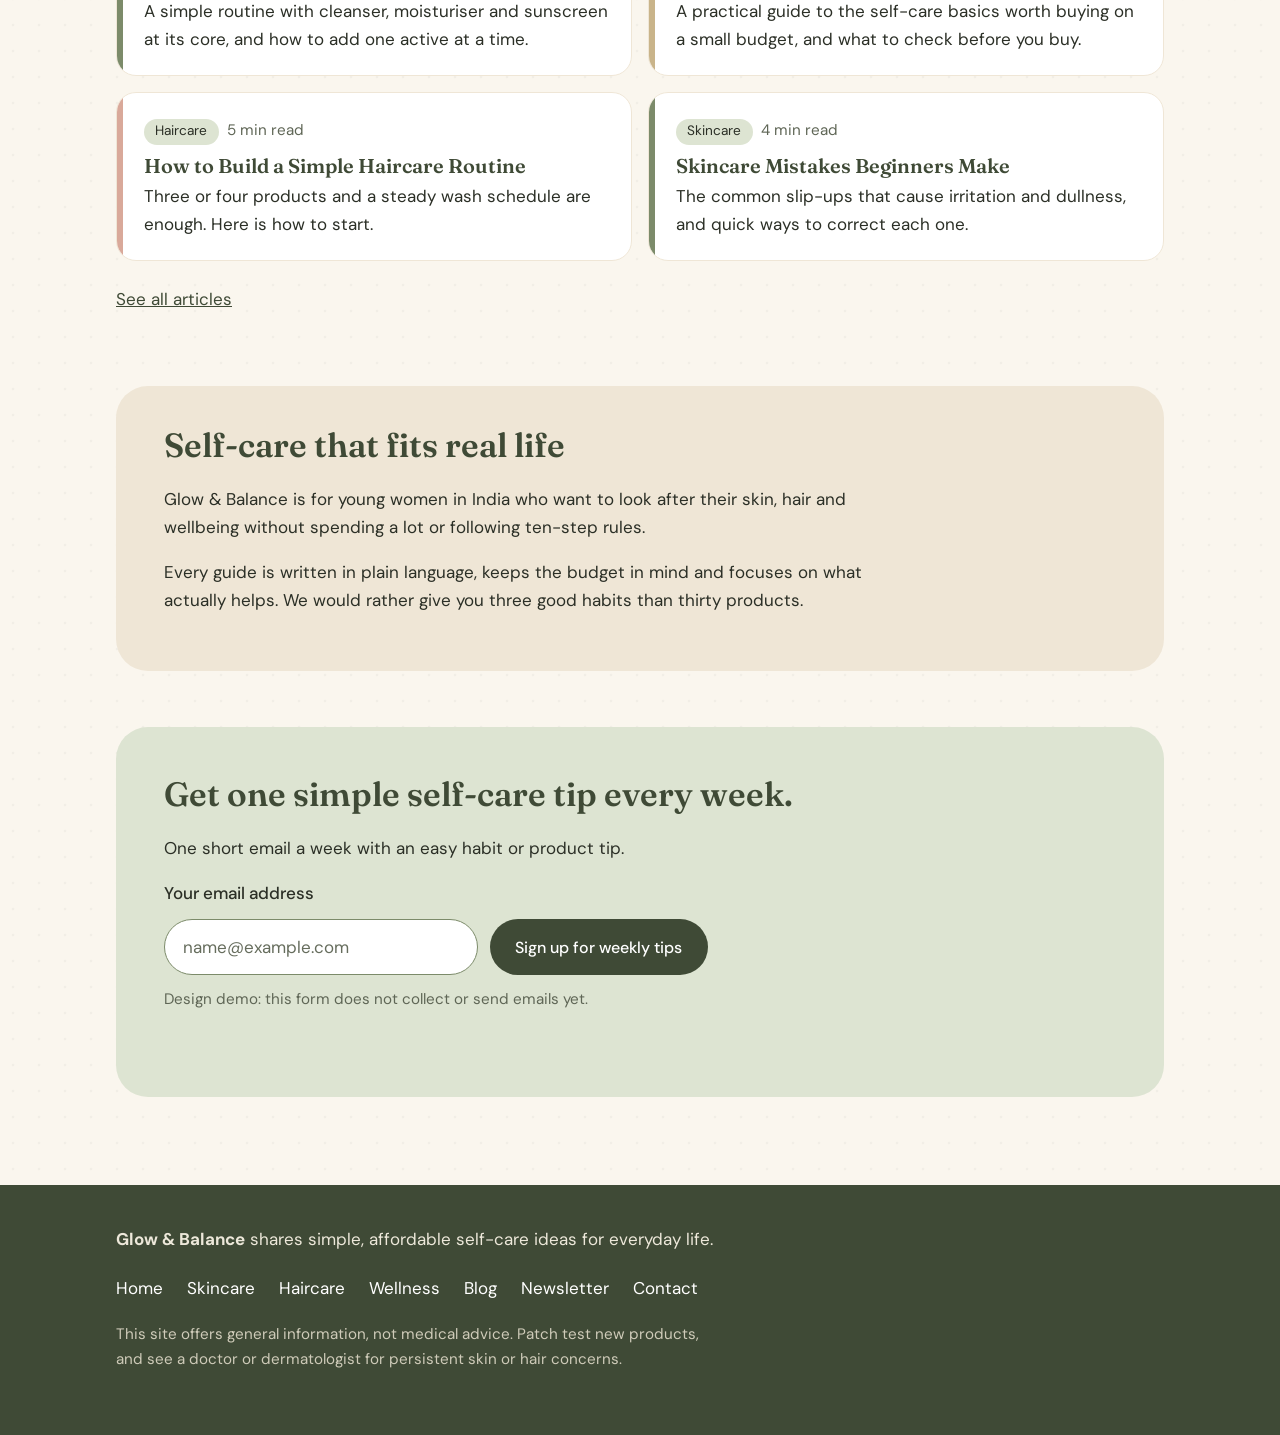
==== commit 982ab69d: "Split site into real pages with SEO setup" ====
--- a/index.html
+++ b/index.html
@@ -1,5 +1,5 @@
 <!DOCTYPE html>
-<html lang="en">
+<html lang="en-IN">
 <head>
 <meta charset="utf-8">
 <meta name="viewport" content="width=device-width, initial-scale=1, viewport-fit=cover">
@@ -7,274 +7,50 @@
 <meta name="description" content="Simple, affordable self-care for young women in India: beginner skincare, haircare and wellness routines, product guides and easy habits.">
 <meta name="robots" content="index,follow">
 <meta name="theme-color" content="#FAF6EE">
-<link rel="canonical" href="https://www.example.com/"><!-- replace with your real domain when the site goes live -->
+<link rel="canonical" href="https://www.example.com/">
+<meta property="og:url" content="https://www.example.com/">
 <meta property="og:type" content="website">
 <meta property="og:site_name" content="Glow &amp; Balance">
+<meta property="og:locale" content="en_IN">
 <meta property="og:title" content="Glow &amp; Balance | Simple, affordable self-care for everyday life">
-<meta property="og:description" content="Simple, affordable self-care for young women in India.">
-<script>document.documentElement.className='js'</script>
+<meta property="og:description" content="Simple, affordable self-care for young women in India: beginner skincare, haircare and wellness routines, product guides and easy habits.">
+<meta name="twitter:card" content="summary">
+<link rel="icon" href="/assets/favicon.svg" type="image/svg+xml">
 <link rel="preconnect" href="https://fonts.googleapis.com">
 <link rel="preconnect" href="https://fonts.gstatic.com" crossorigin>
 <link href="https://fonts.googleapis.com/css2?family=Fraunces:opsz,wght@9..144,400;9..144,600&family=DM+Sans:wght@400;500;700&display=swap" rel="stylesheet">
-<style>
-/* 1. BRAND TOKENS: change colours and fonts here and the whole site updates */
-:root{color-scheme:light;--cream:#FAF6EE;--sand:#EFE6D6;--sage:#7C8B6A;--sage-soft:#DDE4D2;--olive:#3F4A36;--blush:#F0DDD3;--ink:#2B2F26;--muted:#5F6656;
---serif:'Fraunces',Georgia,serif;--sans:'DM Sans',system-ui,sans-serif;box-sizing:border-box;padding-top:env(safe-area-inset-top,0px);padding-bottom:env(safe-area-inset-bottom,0px)}
-html{scroll-padding-top:env(safe-area-inset-top,0px)}
-*,*::before,*::after{box-sizing:inherit}
-/* 2. BASE */
-body{margin:0;color:var(--ink);font:400 1.0625rem/1.65 var(--sans);
-background:
-radial-gradient(1100px 650px at 88% -8%, rgba(124,139,106,.11), transparent 58%),
-radial-gradient(950px 550px at -8% 108%, rgba(240,221,211,.4), transparent 55%),
-radial-gradient(rgba(63,74,54,.045) 1.1px, transparent 1.7px) 0 0/26px 26px,
-var(--cream)}
-h1,h2,h3{font-family:var(--serif);font-weight:600;line-height:1.15;color:var(--olive);margin:0 0 .6em}
-h1{font-size:clamp(2.4rem,7vw,4.2rem);letter-spacing:-.02em}
-h2{font-size:clamp(1.5rem,3.5vw,2.1rem)}h3{font-size:1.25rem}
-p{margin:0 0 1em;max-width:62ch}
-a{color:var(--olive)}
-:focus-visible{outline:3px solid var(--sage);outline-offset:3px;border-radius:4px}
-.wrap{max-width:68rem;margin:0 auto;padding:0 1.25rem}
-.skip{position:absolute;left:-999px}.skip:focus{left:1rem;top:1rem;background:#fff;padding:.5rem 1rem;z-index:9}
-section{padding:3.5rem 0}
-.small{font-size:.95rem;color:var(--muted)}
-/* 3. HEADER */
-header{border-bottom:1px solid var(--sand)}
-.bar{display:flex;flex-wrap:wrap;align-items:center;justify-content:space-between;gap:.5rem 1.5rem;padding:1rem 1.25rem}
-.logo{font:600 1.35rem var(--serif);color:var(--olive);text-decoration:none;display:flex;align-items:center;gap:.5rem}
-.logo svg{width:1.4rem;height:2.4rem;color:var(--sage)}
-nav ul{list-style:none;margin:0;padding:0;display:flex;flex-wrap:wrap;gap:.25rem 1.25rem}
-nav a{text-decoration:none;padding:.4rem 0;border-bottom:2px solid transparent;transition:border-color .25s ease}
-nav a:hover,nav a[aria-current]{border-color:var(--sage)}
-/* 4. BUTTONS AND FORMS */
-.btn{display:inline-block;background:var(--olive);color:#fff;border:0;border-radius:99px;padding:.8rem 1.6rem;font:500 1rem var(--sans);text-decoration:none;cursor:pointer}
-.btn:hover{background:#2f3828}
-.btn.light{background:transparent;color:var(--olive);box-shadow:inset 0 0 0 1.5px var(--olive)}
-input[type=email]{font:inherit;padding:.8rem 1.1rem;border:1.5px solid var(--sage);border-radius:99px;background:#fff;min-width:0;flex:1 1 15rem}
-.nl{background:var(--sage-soft);border-radius:2rem;padding:2.5rem 1.5rem}
-.nl form{display:flex;flex-wrap:wrap;gap:.75rem;max-width:34rem}
-.msg{min-height:1.5em;margin:.75rem 0 0;font-weight:500}
-/* 5. HOME */
-.hero{display:grid;gap:2rem;align-items:center;padding:3rem 0}
-.hero p.lead{font-size:1.25rem;color:var(--muted)}
-.arch{background:var(--sage-soft);border-radius:999px 999px 1.5rem 1.5rem;aspect-ratio:4/5;max-width:22rem;width:100%;justify-self:center;display:flex;align-items:flex-end;justify-content:center;gap:.5rem;padding:2rem 1rem 0;color:var(--sage);overflow:hidden}
-.arch svg{height:88%;width:auto}.arch svg:nth-child(2){height:100%;color:var(--olive)}.arch svg:nth-child(3){height:70%}
-.cats{display:grid;gap:1rem}
-.cat{display:block;text-decoration:none;border-radius:1.5rem;padding:2rem 1.5rem}
-.cat h3{margin-bottom:.4rem}.cat p{margin:0;color:var(--ink)}
-.cat:hover{outline:2px solid var(--sage)}
-.c1{background:var(--sage-soft)}.c2{background:var(--blush)}.c3{background:var(--sand)}
-.two{display:grid;gap:2rem}
-.guide{border-top:2px solid var(--sage);padding-top:1rem}
-.rows{list-style:none;margin:0;padding:0}
-.rows li{border-top:1px solid var(--sand);padding:1.1rem 0}
-.rows li:last-child{border-bottom:1px solid var(--sand)}
-.rows h3{margin:0 0 .25rem}.rows a{text-decoration:none}.rows a:hover{text-decoration:underline}
-.rows p{margin:.25rem 0 0}
-.tag{display:inline-block;background:var(--sage-soft);border-radius:99px;padding:.1rem .7rem;font-size:.85rem;margin-right:.5rem}
-.about{background:var(--sand);border-radius:2rem;padding:2.5rem 1.5rem}
-/* 6. CATEGORY, BLOG, ARTICLE */
-.pagehead{padding:3rem 0 1rem}.pagehead p{font-size:1.2rem;color:var(--muted)}
-.topic{display:grid;gap:.25rem 3rem;padding:1.6rem 0;border-top:1px solid var(--sand)}
-.topic h2{font-size:1.5rem}
-.crumbs{font-size:.95rem;color:var(--muted)}
-.article ul{padding-left:1.2rem;max-width:62ch}
-.note{background:var(--blush);border-radius:1rem;padding:1rem 1.25rem;max-width:62ch;margin-bottom:1rem}
-.note.tip{background:var(--sage-soft)}
-/* 7. FOOTER */
-footer{background:var(--olive);color:#EDE8DA;padding:2.5rem 0 3rem;margin-top:2rem}
-footer a{color:#fff}footer p{max-width:60ch}
-/* 8. LARGER SCREENS */
-@media(min-width:48rem){.hero{grid-template-columns:1.2fr 1fr}.cats{grid-template-columns:repeat(3,1fr)}.two{grid-template-columns:1fr 1fr}.topic{grid-template-columns:1fr 1.6fr}.nl{padding:3rem}.about,.nl{padding-left:3rem}}
-@media(prefers-reduced-motion:no-preference){html{scroll-behavior:smooth}
-@keyframes fadeUp{from{opacity:0;transform:translateY(10px)}to{opacity:1;transform:translateY(0)}}
-#app.page-enter{animation:fadeUp .45s ease both}
-@keyframes leafSway{0%,100%{transform:rotate(-3deg)}50%{transform:rotate(3deg)}}
-.leaf{transform-origin:50% 100%;animation:leafSway 5s ease-in-out infinite}
-.leaf-a{animation-duration:4.6s}.leaf-b{animation-duration:5.4s;animation-delay:-1.1s}.leaf-c{animation-duration:5s;animation-delay:-2.4s}
-.logo:hover .leaf{animation-duration:1.4s}}
-@media(prefers-reduced-motion:reduce){.btn,.cat,.post,.feat{transition:none!important}.btn:hover,.cat:hover,.post:hover,.feat:hover{transform:none!important}.leaf{animation:none!important}}
-/* 9. REFINEMENTS */
-.vh{position:absolute;width:1px;height:1px;overflow:hidden;clip:rect(0 0 0 0);white-space:nowrap}
-main:focus{outline:none}
-a:hover{text-decoration-thickness:2px}
-input::placeholder{color:#666d5d}
-.btn{transition:background .2s ease,box-shadow .2s ease,transform .2s ease}.btn:hover{background:#2f3828;box-shadow:0 3px 0 var(--sage);transform:translateY(-1px)}.btn.light:hover{background:var(--sage-soft);box-shadow:inset 0 0 0 1.5px var(--olive)}.btn:active{transform:translateY(0)}
-input[type=email]:hover{border-color:var(--olive)}input[type=email]:focus-visible{border-color:var(--olive);outline-offset:2px}
-.nl label{flex:0 0 100%;font-weight:500}.nl .small{margin:.75rem 0 0}
-.cat{transition:box-shadow .25s ease,transform .25s ease}.cat:hover{outline:none;box-shadow:0 8px 22px rgba(63,74,54,.12);transform:translateY(-3px)}.cat:focus-visible{outline:3px solid var(--olive)}
-.hero{padding:4rem 0 3rem}.hero .btn{margin:.25rem .5rem .25rem 0}
-.arch{box-shadow:0 0 0 10px var(--cream),0 0 0 11px var(--sage)}
-.home section>h2::after{content:"";display:block;width:2.5rem;height:2px;background:var(--sage);margin-top:.6rem}
-.pr{list-style:none;margin:0;padding:1.5rem 0 0;border-top:1px solid var(--sand);display:grid;gap:1rem}
-.pr strong{display:block;font:600 1.1rem var(--serif);color:var(--olive)}.pr span{color:var(--muted);font-size:.95rem}
-.posts{list-style:none;margin:0;padding:0;display:grid;gap:1rem}
-.post{position:relative;overflow:hidden;background:#fff;border:1px solid var(--sand);border-radius:1.25rem;padding:1.4rem 1.4rem 1.4rem 1.7rem;transition:border-color .25s ease,box-shadow .25s ease,transform .25s ease}
-.post::before{content:"";position:absolute;left:0;top:0;bottom:0;width:6px;background:var(--accent)}
-.post.skincare{--accent:var(--sage)}.post.haircare{--accent:#D9A99A}.post.wellness{--accent:#C9B48A}
-.post h3{margin:.6rem 0 .3rem}.post p{margin:0}.post h3 a{text-decoration:none}.post h3 a::after{content:"";position:absolute;inset:0}
-.post:hover{border-color:var(--sage);box-shadow:0 6px 18px rgba(63,74,54,.09);transform:translateY(-2px)}.post:focus-within{outline:3px solid var(--olive);outline-offset:2px}
-.feat{position:relative;overflow:hidden;background:var(--tint);border-radius:1.5rem;padding:1.75rem 1.5rem;transition:box-shadow .25s ease,transform .25s ease}
-.feat.skincare{--tint:var(--sage-soft)}.feat.haircare{--tint:var(--blush)}.feat.wellness{--tint:var(--sand)}
-.feat svg{position:absolute;right:.5rem;bottom:-1rem;width:5.5rem;height:9.5rem;color:var(--olive);opacity:.14;pointer-events:none}
-.feat .tag{background:rgba(255,255,255,.75)}.feat h3{margin:.7rem 0 .4rem;max-width:80%}.feat p{margin:0;max-width:80%}
-.feat h3 a{text-decoration:none}.feat h3 a::after{content:"";position:absolute;inset:0}
-.feat:hover{box-shadow:0 8px 22px rgba(63,74,54,.12);transform:translateY(-3px)}.feat:focus-within{outline:3px solid var(--olive);outline-offset:3px}
-.post h3 a:focus-visible,.feat h3 a:focus-visible{outline:none}
-footer nav ul{list-style:none;margin:1.25rem 0;padding:0;display:flex;flex-wrap:wrap;gap:.25rem 1.5rem}
-footer nav a{color:#fff;text-decoration:none;padding:.5rem 0;border-bottom:2px solid transparent;transition:border-color .25s ease}footer nav a:hover{border-color:#fff}footer a:focus-visible{outline-color:#fff}
-.menu{display:none}
-@media(min-width:48rem){.posts{grid-template-columns:1fr 1fr}.pr{grid-template-columns:repeat(3,1fr)}}
-@media(max-width:47.99rem){
-.js .menu{display:inline-flex;align-items:center;min-height:44px;background:transparent;border:1.5px solid var(--olive);color:var(--olive);border-radius:99px;padding:.4rem 1.1rem;font:500 1rem var(--sans);cursor:pointer}
-.js .menu:hover,.js .menu[aria-expanded=true]{background:var(--sage-soft)}
-#site-nav{width:100%}.js #site-nav ul{display:flex;flex-direction:column;gap:0;padding:0 0 .75rem;max-height:0;opacity:0;overflow:hidden;transition:max-height .35s ease,opacity .25s ease,padding .35s ease}.js #site-nav.open ul{max-height:28rem;opacity:1;padding:.25rem 0 .75rem}
-#site-nav a{display:block;padding:.85rem .25rem;border-bottom:1px solid var(--sand)}#site-nav a[aria-current]{border-bottom-color:var(--sage)}}
-/* 10. CONTACT / FEEDBACK FORMS */
-.form-card{background:#fff;border:1px solid var(--sand);border-radius:1.5rem;padding:1.75rem 1.5rem;max-width:36rem}
-.form-card h2{margin-top:0}
-.field{display:flex;flex-direction:column;gap:.35rem;margin-bottom:1rem}
-.field label{font-weight:500}
-.form-card input[type=text],.form-card input[type=email],.form-card textarea,.form-card select{font:inherit;padding:.7rem .9rem;border:1.5px solid var(--sage);border-radius:.75rem;background:#fff;width:100%}
-.form-card textarea{resize:vertical}
-.form-card input:hover,.form-card textarea:hover,.form-card select:hover{border-color:var(--olive)}
-.form-card input:focus-visible,.form-card textarea:focus-visible,.form-card select:focus-visible{border-color:var(--olive)}
-.form-card button{margin-top:.25rem}
-.form-card button:disabled{opacity:.6;cursor:not-allowed}
-.msg.err{color:#9A3B34}
-</style>
+<link rel="stylesheet" href="/assets/styles.css">
+<script>document.documentElement.className='js'</script>
+<script type="application/ld+json">{"@context":"https://schema.org","@graph":[{"@type":"Organization","@id":"https://www.example.com/#org","name":"Glow & Balance","url":"https://www.example.com/","description":"Simple, affordable self-care for young women in India."},{"@type":"WebSite","@id":"https://www.example.com/#website","url":"https://www.example.com/","name":"Glow & Balance","inLanguage":"en-IN","publisher":{"@id":"https://www.example.com/#org"}}]}</script>
 </head>
 <body>
 <svg width="0" height="0" style="position:absolute" aria-hidden="true"><symbol id="sprig" viewBox="0 0 60 120"><path d="M30 118C29 80 31 40 30 4" fill="none" stroke="currentColor" stroke-width="1.6"/><g fill="currentColor"><ellipse cx="17" cy="88" rx="12" ry="5" transform="rotate(-40 17 88)"/><ellipse cx="43" cy="70" rx="12" ry="5" transform="rotate(40 43 70)"/><ellipse cx="17" cy="52" rx="11" ry="4.5" transform="rotate(-40 17 52)"/><ellipse cx="43" cy="34" rx="10" ry="4.5" transform="rotate(40 43 34)"/><ellipse cx="30" cy="10" rx="4.5" ry="9"/></g></symbol></svg>
-<a class="skip" href="#app">Skip to content</a>
+<a class="skip" href="#main">Skip to content</a>
 <header><div class="bar">
-<a class="logo" href="#/"><svg class="leaf leaf-a" aria-hidden="true"><use href="#sprig"/></svg>Glow &amp; Balance</a>
+<a class="logo" href="/" aria-current="page"><svg class="leaf leaf-a" aria-hidden="true"><use href="#sprig"/></svg>Glow &amp; Balance</a>
 <button class="menu" type="button" aria-expanded="false" aria-controls="site-nav">Menu</button>
 <nav id="site-nav" aria-label="Main"><ul>
-<li><a href="#/skincare">Skincare</a></li><li><a href="#/haircare">Haircare</a></li><li><a href="#/wellness">Wellness</a></li><li><a href="#/blog">Blog</a></li><li><a href="#/newsletter">Newsletter</a></li><li><a href="#/contact">Contact</a></li>
+<li><a href="/skincare/">Skincare</a></li><li><a href="/haircare/">Haircare</a></li><li><a href="/wellness/">Wellness</a></li><li><a href="/blog/">Blog</a></li><li><a href="/newsletter/">Newsletter</a></li><li><a href="/contact/">Contact</a></li>
 </ul></nav></div></header>
-<main id="app" tabindex="-1"><noscript><div class="wrap"><h1>Glow &amp; Balance</h1><p>Simple, affordable self-care for everyday life. This site needs JavaScript to show its pages.</p></div></noscript></main>
-<footer><div class="wrap">
-<p><strong>Glow &amp; Balance</strong> shares simple, affordable self-care ideas for everyday life.</p>
-<nav aria-label="Footer"><ul><li><a href="#/">Home</a></li><li><a href="#/skincare">Skincare</a></li><li><a href="#/haircare">Haircare</a></li><li><a href="#/wellness">Wellness</a></li><li><a href="#/blog">Blog</a></li><li><a href="#/newsletter">Newsletter</a></li><li><a href="#/contact">Contact</a></li></ul></nav>
-<p class="small" style="color:#CFCBB9">This site offers general information, not medical advice. Patch test new products, and see a doctor or dermatologist for persistent skin or hair concerns.</p>
-</div></footer>
-<script>
-/* CONTENT: edit or add text here. Each blog article is one object in ARTICLES. */
-const CATS={
-skincare:{name:'Skincare',title:'Skincare for beginners | Glow & Balance',desc:'Beginner skincare routines, affordable product guides, ingredient explainers and common mistakes, in plain language.',
-intro:'Good skin care is mostly consistency. Start with a gentle cleanser, a moisturiser and sunscreen, then add one new thing at a time.',
-secs:[['Beginner routines','A simple morning and night routine built on cleansing, moisturising and sunscreen, with room to grow.','5-step-beginner-skincare-routine'],
-['Affordable product guides','What to look for in a cleanser, moisturiser or sunscreen, and how to spend less without guessing.','affordable-self-care-products-under-500'],
-['Ingredient explainers','Plain-language notes on niacinamide, salicylic acid, hyaluronic acid and more: what each does and who it suits.'],
-['Common skincare mistakes','Over-exfoliating, skipping sunscreen on cloudy days, changing products every week. Easy fixes for each.','skincare-mistakes-beginners-make']]},
-haircare:{name:'Haircare',title:'Haircare basics and routines | Glow & Balance',desc:'Simple haircare for frizz, dryness and everyday washing, with routines that fit Indian weather and budgets.',
-intro:'Healthy hair starts with a scalp that is clean and comfortable, and ends that are kept moisturised. Humidity, hard water and heat styling all play a part.',
-secs:[['Frizz care','Why hair frizzes in humid weather, and the small changes in drying, combing and conditioning that help most.'],
-['Dry hair routines','Gentle wash days, leave-in care and oiling that suit dry, rough or colour-treated hair.'],
-['Hair-wash guides','How often to wash, how much shampoo to use and how to condition properly, based on your scalp type.'],
-['Beginner haircare','Three or four products are enough. Start here to build a routine you will actually follow.','how-to-build-a-simple-haircare-routine']]},
-wellness:{name:'Wellness',title:'Everyday wellness habits | Glow & Balance',desc:'Sleep routines, hydration, simple healthy habits and everyday self-care ideas that are easy to keep.',
-intro:'Wellness does not need a big overhaul. Small habits repeated on ordinary days, like sleep, water and a few quiet minutes, do most of the work.',
-secs:[['Sleep and routines','A steady wake-up time, a screen-free wind-down and a calmer evening, without needing a perfect schedule.'],
-['Hydration','Easy ways to drink more water through the day, from a bottle you like to habits you can attach it to.'],
-['Simple healthy habits','A short walk, a proper breakfast, stretching at your desk. Habits small enough to stick.'],
-['Everyday self-care','Low-cost ways to reset after a long day: a warm shower, a tidy space, ten minutes for yourself.']]}};
-const ARTICLES=[
-{slug:'5-step-beginner-skincare-routine',cat:'skincare',mins:6,title:'5-Step Beginner Skincare Routine',
-excerpt:'A simple routine with cleanser, moisturiser and sunscreen at its core, and how to add one active at a time.',
-intro:'Skincare feels crowded with advice, but a beginner routine can be five short steps. This guide walks through what each step does, the order to use them in, and how to change the routine for oily, dry or sensitive skin.',
-points:['Cleanse, treat, moisturise and protect, in that order','Why sunscreen is the step that matters most in Indian sunlight','How to introduce a new product safely with a patch test','What to skip until your basics feel comfortable'],
-tip:'If you only change one thing today, add a broad-spectrum sunscreen to your morning routine. It does more for long-term skin health than almost anything else.'},
-{slug:'affordable-self-care-products-under-500',cat:'wellness',mins:5,title:'Affordable Self-Care Products Under ₹500',
-excerpt:'A practical guide to the self-care basics worth buying on a small budget, and what to check before you buy.',
-intro:'Self-care does not have to be expensive. This guide sorts the essentials from the extras across skin, hair and everyday wellness, and shows how to read labels so a lower price does not mean lower quality.',
-points:['The few products worth prioritising first','How to read ingredient lists without a chemistry degree','Where a cheaper option works just as well','Signs a product is not right for you'],
-tip:'A single multi-use product, like a moisturiser with built-in SPF, can often replace two separate items and save you money.'},
-{slug:'how-to-build-a-simple-haircare-routine',cat:'haircare',mins:5,title:'How to Build a Simple Haircare Routine',
-excerpt:'Three or four products and a steady wash schedule are enough. Here is how to start.',
-intro:'A good haircare routine is less about products and more about habits. This guide covers how often to wash, how to condition, and how to deal with frizz and dryness without overcomplicating your shelf.',
-points:['Working out your scalp and hair type','How often to wash for your routine and climate','Conditioning and oiling basics','Simple habits that reduce breakage'],
-tip:'Washing less often than feels natural can actually reduce frizz and dryness for a lot of hair types. It is worth testing before assuming you need more products.'},
-{slug:'skincare-mistakes-beginners-make',cat:'skincare',mins:4,title:'Skincare Mistakes Beginners Make',
-excerpt:'The common slip-ups that cause irritation and dullness, and quick ways to correct each one.',
-intro:'Most skin trouble for beginners comes from doing too much, not too little. This guide covers the most common mistakes, why they cause problems, and what to do instead.',
-points:['Over-exfoliating and damaging your skin barrier','Skipping sunscreen on cloudy or indoor days','Changing products too often to see results','Layering too many actives at once'],
-tip:'If a product stings or tingles, that is not proof it is working. It is often a sign to use it less often, not more.'}];
-const $=s=>document.querySelector(s),cn=k=>CATS[k].name;
-let n=0;const nl=()=>{const i='em'+(++n);return `<div class="nl"><h2>Get one simple self-care tip every week.</h2><p>One short email a week with an easy habit or product tip.</p>
-<form novalidate><label for="${i}">Your email address</label><input id="${i}" type="email" name="email" placeholder="name@example.com" autocomplete="email" aria-describedby="m${i}" required><button class="btn" type="submit">Sign up for weekly tips</button></form><p class="small">Design demo: this form does not collect or send emails yet.</p><p class="msg" id="m${i}" role="status" aria-live="polite"></p></div>`};
-const A2=s=>ARTICLES.find(x=>x.slug===s);
-const rows=list=>`<ul class="posts">${list.map(a=>`<li class="post ${a.cat}"><span class="tag">${cn(a.cat)}</span><span class="small">${a.mins} min read</span><h3><a href="#/blog/${a.slug}">${a.title}</a></h3><p>${a.excerpt}</p></li>`).join('')}</ul>`;
-const V={
-home:()=>({title:'Glow & Balance | Simple, affordable self-care for everyday life',desc:'Simple, affordable self-care for young women in India: beginner skincare, haircare and wellness routines, product guides and easy habits.',
-html:`<div class="wrap home"><div class="hero"><div><h1>Small habits. Better days.</h1><p class="lead">Simple, affordable self-care for everyday life.</p><p><a class="btn" href="#/blog">Start with our guides</a> <a class="btn light" href="#/newsletter">Get weekly tips</a></p></div>
+<main id="main">
+<div class="wrap home"><div class="hero"><div><h1>Small habits. Better days.</h1><p class="lead">Simple, affordable self-care for everyday life.</p><p><a class="btn" href="/blog/">Start with our guides</a> <a class="btn light" href="/newsletter/">Get weekly tips</a></p></div>
 <div class="arch" role="img" aria-label="Illustration of three green botanical sprigs"><svg class="leaf leaf-a"><use href="#sprig"/></svg><svg class="leaf leaf-b"><use href="#sprig"/></svg><svg class="leaf leaf-c"><use href="#sprig"/></svg></div></div>
 <ul class="pr"><li><strong>Simple routines</strong><span>Short steps you can repeat on busy days.</span></li><li><strong>Budget-aware advice</strong><span>Guides that keep everyday prices in mind.</span></li><li><strong>Plain language</strong><span>No jargon, and no pressure to buy.</span></li></ul>
 <section style="padding-top:3rem"><h2>Choose where to begin</h2><div class="cats">
-<a class="cat c1" href="#/skincare"><h3>Skincare</h3><p>Beginner routines, ingredient basics and product guides.</p></a>
-<a class="cat c2" href="#/haircare"><h3>Haircare</h3><p>Frizz, dryness and wash-day routines that are easy to keep.</p></a>
-<a class="cat c3" href="#/wellness"><h3>Wellness</h3><p>Sleep, hydration and small habits for calmer days.</p></a></div></section>
-<section><h2>Featured guides</h2><div class="two">${[0,1].map(i=>`<div class="feat ${ARTICLES[i].cat}"><svg class="leaf leaf-b" aria-hidden="true"><use href="#sprig"/></svg><span class="tag">Featured guide</span><span class="small">${cn(ARTICLES[i].cat)}, ${ARTICLES[i].mins} min read</span><h3><a href="#/blog/${ARTICLES[i].slug}">${ARTICLES[i].title}</a></h3><p>${ARTICLES[i].excerpt}</p></div>`).join('')}</div></section>
-<section style="padding-top:0"><h2>Popular on the blog</h2>${rows(ARTICLES)}<p style="margin-top:1.5rem"><a href="#/blog">See all articles</a></p></section>
+<a class="cat c1" href="/skincare/"><h3>Skincare</h3><p>Beginner routines, ingredient basics and product guides.</p></a>
+<a class="cat c2" href="/haircare/"><h3>Haircare</h3><p>Frizz, dryness and wash-day routines that are easy to keep.</p></a>
+<a class="cat c3" href="/wellness/"><h3>Wellness</h3><p>Sleep, hydration and small habits for calmer days.</p></a></div></section>
+<section><h2>Featured guides</h2><div class="two"><div class="feat skincare"><svg class="leaf leaf-b" aria-hidden="true"><use href="#sprig"/></svg><span class="tag">Featured guide</span><span class="small">Skincare, 6 min read</span><h3><a href="/blog/5-step-beginner-skincare-routine/">5-Step Beginner Skincare Routine</a></h3><p>A simple routine with cleanser, moisturiser and sunscreen at its core, and how to add one active at a time.</p></div><div class="feat wellness"><svg class="leaf leaf-b" aria-hidden="true"><use href="#sprig"/></svg><span class="tag">Featured guide</span><span class="small">Wellness, 5 min read</span><h3><a href="/blog/affordable-self-care-products-under-500/">Affordable Self-Care Products Under ₹500</a></h3><p>A practical guide to the self-care basics worth buying on a small budget, and what to check before you buy.</p></div></div></section>
+<section style="padding-top:0"><h2>Popular on the blog</h2><ul class="posts"><li class="post skincare"><span class="tag">Skincare</span><span class="small">6 min read</span><h3><a href="/blog/5-step-beginner-skincare-routine/">5-Step Beginner Skincare Routine</a></h3><p>A simple routine with cleanser, moisturiser and sunscreen at its core, and how to add one active at a time.</p></li><li class="post wellness"><span class="tag">Wellness</span><span class="small">5 min read</span><h3><a href="/blog/affordable-self-care-products-under-500/">Affordable Self-Care Products Under ₹500</a></h3><p>A practical guide to the self-care basics worth buying on a small budget, and what to check before you buy.</p></li><li class="post haircare"><span class="tag">Haircare</span><span class="small">5 min read</span><h3><a href="/blog/how-to-build-a-simple-haircare-routine/">How to Build a Simple Haircare Routine</a></h3><p>Three or four products and a steady wash schedule are enough. Here is how to start.</p></li><li class="post skincare"><span class="tag">Skincare</span><span class="small">4 min read</span><h3><a href="/blog/skincare-mistakes-beginners-make/">Skincare Mistakes Beginners Make</a></h3><p>The common slip-ups that cause irritation and dullness, and quick ways to correct each one.</p></li></ul><p style="margin-top:1.5rem"><a href="/blog/">See all articles</a></p></section>
 <section style="padding-top:0"><div class="about"><h2>Self-care that fits real life</h2><p>Glow &amp; Balance is for young women in India who want to look after their skin, hair and wellbeing without spending a lot or following ten-step rules.</p><p>Every guide is written in plain language, keeps the budget in mind and focuses on what actually helps. We would rather give you three good habits than thirty products.</p></div></section>
-<section style="padding-top:0">${nl()}</section></div>`}),
-blog:()=>({title:'Self-care blog: skincare, haircare and wellness guides | Glow & Balance',desc:'Beginner-friendly guides on skincare, haircare and wellness, written in plain language with the budget in mind.',
-html:`<div class="wrap"><div class="pagehead"><h1>The blog</h1><p>Practical, beginner-friendly guides on skin, hair and everyday wellness.</p></div><h2 class="vh">All articles</h2>${rows(ARTICLES)}<section>${nl()}</section></div>`}),
-contact:()=>({title:'Contact us | Glow & Balance',desc:'Send the Glow & Balance team a question, idea or piece of feedback.',
-html:`<div class="wrap"><div class="pagehead"><h1>Contact us</h1><p>Have a question, an idea for a guide, or something to tell us? Send a message below.</p></div>
-<div class="form-card">
-<form class="formsubmit-form" action="https://formsubmit.co/kajalbvceow@gmail.com" method="POST">
-<input type="hidden" name="_subject" value="New Glow & Balance Contact Message">
-<input type="hidden" name="_template" value="table">
-<div class="field"><label for="c-name">Name</label><input id="c-name" type="text" name="Name" autocomplete="name" required></div>
-<div class="field"><label for="c-email">Email</label><input id="c-email" type="email" name="Email" autocomplete="email" required></div>
-<div class="field"><label for="c-subject">Subject</label><input id="c-subject" type="text" name="Subject" required></div>
-<div class="field"><label for="c-message">Message</label><textarea id="c-message" name="Message" rows="5" required></textarea></div>
-<button class="btn" type="submit">Send message</button>
-<p class="small">You'll be taken to a confirmation page once this is sent.</p>
-</form></div></div>`}),
-"thank-you":()=>({title:'Message sent | Glow & Balance',desc:'Your message to Glow & Balance was sent successfully.',
-html:`<div class="wrap"><div class="pagehead"><h1>Thank you</h1><p>Your message has been sent. We read every note and will get back to you if a reply is needed.</p></div>
-<p><a class="btn" href="#/">Back to Home</a> <a class="btn light" href="#/blog">Browse the blog</a></p></div>`}),
-newsletter:()=>({title:'Weekly self-care tip newsletter | Glow & Balance',desc:'Sign up for one simple self-care tip a week from Glow & Balance.',
-html:`<div class="wrap"><div class="pagehead"><h1>The Glow &amp; Balance newsletter</h1><p>A short, friendly email each week with one habit, tip or product idea you can use right away.</p></div><section style="padding-top:1rem">${nl()}</section></div>`})};
-function cat(k){const c=CATS[k];return{title:c.title,desc:c.desc,html:`<div class="wrap"><div class="pagehead"><h1>${c.name}</h1><p>${c.intro}</p></div>${c.secs.map(s=>`<div class="topic"><h2>${s[0]}</h2><div><p>${s[1]}</p>${s[2]?`<a href="#/blog/${s[2]}">Read: ${A2(s[2]).title}</a>`:'<span class="small">Guide in progress</span>'}</div></div>`).join('')}<section>${nl()}</section></div>`}}
-function feedbackForm(articleTitle){return `<div class="form-card">
-<h2>Was this guide helpful?</h2>
-<form class="formsubmit-form" action="https://formsubmit.co/kajalbvceow@gmail.com" method="POST">
-<input type="hidden" name="_subject" value="New Glow & Balance Reader Feedback">
-<input type="hidden" name="_template" value="table">
-<div class="field"><label for="f-name">Name (optional)</label><input id="f-name" type="text" name="Name" autocomplete="name"></div>
-<div class="field"><label for="f-email">Email (optional)</label><input id="f-email" type="email" name="Email" autocomplete="email"></div>
-<div class="field"><label for="f-rating">Rating</label><select id="f-rating" name="Rating" required><option value="">Choose a rating</option><option value="5">5 - Very helpful</option><option value="4">4 - Helpful</option><option value="3">3 - Somewhat helpful</option><option value="2">2 - Not very helpful</option><option value="1">1 - Not helpful</option></select></div>
-<div class="field"><label for="f-section">Article or section</label><input id="f-section" type="text" name="Article_or_section" value="${articleTitle.replace(/"/g,'&quot;')}" required></div>
-<div class="field"><label for="f-message">Your feedback</label><textarea id="f-message" name="Feedback" rows="4" required></textarea></div>
-<button class="btn" type="submit">Send feedback</button>
-<p class="small">You'll be taken to a confirmation page once this is sent.</p>
-</form></div>`}
-function art(a){return{title:a.title+' | Glow & Balance',desc:a.excerpt,html:`<div class="wrap article"><div class="pagehead"><nav class="crumbs" aria-label="Breadcrumb"><a href="#/blog">Blog</a> / <a href="#/${a.cat}">${cn(a.cat)}</a> / <span aria-current="page">${a.title}</span></nav><h1>${a.title}</h1><p class="small">${cn(a.cat)}, ${a.mins} min read</p></div>
-<p style="font-size:1.2rem">${a.intro}</p><h2>What this guide covers</h2><ul>${a.points.map(p=>`<li>${p}</li>`).join('')}</ul>
-<div class="note tip"><strong>Quick tip:</strong> ${a.tip}</div>
-<div class="note"><strong>The full guide is coming soon.</strong> This page is a short preview of what it will cover.</div>
-<h2>Related guides</h2>${rows(ARTICLES.filter(x=>x!==a).sort((x,y)=>(y.cat===a.cat)-(x.cat===a.cat)).slice(0,2))}<p style="margin-top:1.5rem">More in <a href="#/${a.cat}">${cn(a.cat)}</a>, or <a href="#/blog">browse all guides</a>.</p>${feedbackForm(a.title)}<section>${nl()}</section></div>`}}
-let started=0;
-function route(){const p=location.hash.replace(/^#\/?/,'').split('/'),r=p[0]||'home';let v;
-if(CATS[r])v=cat(r);else if(r==='blog'&&p[1]){const a=ARTICLES.find(x=>x.slug===p[1]);v=a?art(a):V.blog()}else v=(V[r]||V.home)();
-document.title=v.title;$('meta[name=description]').content=v.desc;$('meta[property="og:title"]').content=v.title;$('meta[property="og:description"]').content=v.desc;$('meta[property="og:type"]').content=(r==='blog'&&p[1])?'article':'website';$('link[rel=canonical]').href=location.href.split('#')[0]+(r==='home'?'':location.hash);$('#app').innerHTML=v.html;
-document.querySelectorAll('nav a').forEach(a=>a.getAttribute('href')==='#/'+(r==='home'?'':r)?a.setAttribute('aria-current','page'):a.removeAttribute('aria-current'));
-window.scrollTo(0,0);if(started)$('#app').focus({preventScroll:true});started=1;closeMenu();
-const app=$('#app');app.classList.remove('page-enter');void app.offsetWidth;app.classList.add('page-enter')}
-document.addEventListener('submit',e=>{const f=e.target.closest('.nl form');if(!f)return;e.preventDefault();const i=f.email,m=f.parentNode.querySelector('.msg');
-/* Connect Mailchimp, Brevo or similar here to actually collect emails */
-if(!/^\S+@\S+\.\S+$/.test(i.value)){i.setAttribute('aria-invalid','true');m.textContent='Please enter a valid email address, like name@example.com.';i.focus();return}
-i.removeAttribute('aria-invalid');m.textContent='Thanks for trying the form. This is a design demo, so your email was not saved or sent.';i.value=''});
-const mb=$('.menu'),sn=$('#site-nav');
-function closeMenu(){sn.classList.remove('open');mb.setAttribute('aria-expanded','false')}
-mb.addEventListener('click',()=>{const o=sn.classList.toggle('open');mb.setAttribute('aria-expanded',o)});
-document.addEventListener('keydown',e=>{if(e.key==='Escape'&&sn.classList.contains('open')){closeMenu();mb.focus()}});
-addEventListener('hashchange',route);route();
-</script>
+<section style="padding-top:0"><div class="nl"><h2>Get one simple self-care tip every week.</h2><p>One short email a week with an easy habit or product tip.</p>
+<form novalidate><label for="em1">Your email address</label><input id="em1" type="email" name="email" placeholder="name@example.com" autocomplete="email" aria-describedby="mem1" required><button class="btn" type="submit">Sign up for weekly tips</button></form><p class="small">Design demo: this form does not collect or send emails yet.</p><p class="msg" id="mem1" role="status" aria-live="polite"></p></div></section></div>
+</main>
+<footer><div class="wrap">
+<p><strong>Glow &amp; Balance</strong> shares simple, affordable self-care ideas for everyday life.</p>
+<nav aria-label="Footer"><ul><li><a href="/">Home</a></li><li><a href="/skincare/">Skincare</a></li><li><a href="/haircare/">Haircare</a></li><li><a href="/wellness/">Wellness</a></li><li><a href="/blog/">Blog</a></li><li><a href="/newsletter/">Newsletter</a></li><li><a href="/contact/">Contact</a></li></ul></nav>
+<p class="small" style="color:#CFCBB9">This site offers general information, not medical advice. Patch test new products, and see a doctor or dermatologist for persistent skin or hair concerns.</p>
+</div></footer>
+<script src="/assets/site.js" defer></script>
 </body>
 </html>
--- a/assets/styles.css
+++ b/assets/styles.css
@@ -0,0 +1,129 @@
+/* 1. BRAND TOKENS: change colours and fonts here and the whole site updates */
+:root{color-scheme:light;--cream:#FAF6EE;--sand:#EFE6D6;--sage:#7C8B6A;--sage-soft:#DDE4D2;--olive:#3F4A36;--blush:#F0DDD3;--ink:#2B2F26;--muted:#5F6656;
+--serif:'Fraunces',Georgia,serif;--sans:'DM Sans',system-ui,sans-serif;box-sizing:border-box;padding-top:env(safe-area-inset-top,0px);padding-bottom:env(safe-area-inset-bottom,0px)}
+html{scroll-padding-top:env(safe-area-inset-top,0px)}
+*,*::before,*::after{box-sizing:inherit}
+/* 2. BASE */
+body{margin:0;color:var(--ink);font:400 1.0625rem/1.65 var(--sans);
+background:
+radial-gradient(1100px 650px at 88% -8%, rgba(124,139,106,.11), transparent 58%),
+radial-gradient(950px 550px at -8% 108%, rgba(240,221,211,.4), transparent 55%),
+radial-gradient(rgba(63,74,54,.045) 1.1px, transparent 1.7px) 0 0/26px 26px,
+var(--cream)}
+h1,h2,h3{font-family:var(--serif);font-weight:600;line-height:1.15;color:var(--olive);margin:0 0 .6em}
+h1{font-size:clamp(2.4rem,7vw,4.2rem);letter-spacing:-.02em}
+h2{font-size:clamp(1.5rem,3.5vw,2.1rem)}h3{font-size:1.25rem}
+p{margin:0 0 1em;max-width:62ch}
+a{color:var(--olive)}
+:focus-visible{outline:3px solid var(--sage);outline-offset:3px;border-radius:4px}
+.wrap{max-width:68rem;margin:0 auto;padding:0 1.25rem}
+.skip{position:absolute;left:-999px}.skip:focus{left:1rem;top:1rem;background:#fff;padding:.5rem 1rem;z-index:9}
+section{padding:3.5rem 0}
+.small{font-size:.95rem;color:var(--muted)}
+/* 3. HEADER */
+header{border-bottom:1px solid var(--sand)}
+.bar{display:flex;flex-wrap:wrap;align-items:center;justify-content:space-between;gap:.5rem 1.5rem;padding:1rem 1.25rem}
+.logo{font:600 1.35rem var(--serif);color:var(--olive);text-decoration:none;display:flex;align-items:center;gap:.5rem}
+.logo svg{width:1.4rem;height:2.4rem;color:var(--sage)}
+nav ul{list-style:none;margin:0;padding:0;display:flex;flex-wrap:wrap;gap:.25rem 1.25rem}
+nav a{text-decoration:none;padding:.4rem 0;border-bottom:2px solid transparent;transition:border-color .25s ease}
+nav a:hover,nav a[aria-current]{border-color:var(--sage)}
+/* 4. BUTTONS AND FORMS */
+.btn{display:inline-block;background:var(--olive);color:#fff;border:0;border-radius:99px;padding:.8rem 1.6rem;font:500 1rem var(--sans);text-decoration:none;cursor:pointer}
+.btn:hover{background:#2f3828}
+.btn.light{background:transparent;color:var(--olive);box-shadow:inset 0 0 0 1.5px var(--olive)}
+input[type=email]{font:inherit;padding:.8rem 1.1rem;border:1.5px solid var(--sage);border-radius:99px;background:#fff;min-width:0;flex:1 1 15rem}
+.nl{background:var(--sage-soft);border-radius:2rem;padding:2.5rem 1.5rem}
+.nl form{display:flex;flex-wrap:wrap;gap:.75rem;max-width:34rem}
+.msg{min-height:1.5em;margin:.75rem 0 0;font-weight:500}
+/* 5. HOME */
+.hero{display:grid;gap:2rem;align-items:center;padding:3rem 0}
+.hero p.lead{font-size:1.25rem;color:var(--muted)}
+.arch{background:var(--sage-soft);border-radius:999px 999px 1.5rem 1.5rem;aspect-ratio:4/5;max-width:22rem;width:100%;justify-self:center;display:flex;align-items:flex-end;justify-content:center;gap:.5rem;padding:2rem 1rem 0;color:var(--sage);overflow:hidden}
+.arch svg{height:88%;width:auto}.arch svg:nth-child(2){height:100%;color:var(--olive)}.arch svg:nth-child(3){height:70%}
+.cats{display:grid;gap:1rem}
+.cat{display:block;text-decoration:none;border-radius:1.5rem;padding:2rem 1.5rem}
+.cat h3{margin-bottom:.4rem}.cat p{margin:0;color:var(--ink)}
+.cat:hover{outline:2px solid var(--sage)}
+.c1{background:var(--sage-soft)}.c2{background:var(--blush)}.c3{background:var(--sand)}
+.two{display:grid;gap:2rem}
+.guide{border-top:2px solid var(--sage);padding-top:1rem}
+.rows{list-style:none;margin:0;padding:0}
+.rows li{border-top:1px solid var(--sand);padding:1.1rem 0}
+.rows li:last-child{border-bottom:1px solid var(--sand)}
+.rows h3{margin:0 0 .25rem}.rows a{text-decoration:none}.rows a:hover{text-decoration:underline}
+.rows p{margin:.25rem 0 0}
+.tag{display:inline-block;background:var(--sage-soft);border-radius:99px;padding:.1rem .7rem;font-size:.85rem;margin-right:.5rem}
+.about{background:var(--sand);border-radius:2rem;padding:2.5rem 1.5rem}
+/* 6. CATEGORY, BLOG, ARTICLE */
+.pagehead{padding:3rem 0 1rem}.pagehead p{font-size:1.2rem;color:var(--muted)}
+.topic{display:grid;gap:.25rem 3rem;padding:1.6rem 0;border-top:1px solid var(--sand)}
+.topic h2{font-size:1.5rem}
+.crumbs{font-size:.95rem;color:var(--muted)}
+.article ul{padding-left:1.2rem;max-width:62ch}
+.note{background:var(--blush);border-radius:1rem;padding:1rem 1.25rem;max-width:62ch;margin-bottom:1rem}
+.note.tip{background:var(--sage-soft)}
+.mini{list-style:none;margin:.5rem 0 0;padding:0;display:grid;gap:.45rem;max-width:62ch}
+.mini li{padding-left:1.1rem;position:relative}
+.mini li::before{content:"";position:absolute;left:0;top:.6em;width:6px;height:6px;border-radius:50%;background:var(--sage)}
+/* 7. FOOTER */
+footer{background:var(--olive);color:#EDE8DA;padding:2.5rem 0 3rem;margin-top:2rem}
+footer a{color:#fff}footer p{max-width:60ch}
+/* 8. LARGER SCREENS */
+@media(min-width:48rem){.hero{grid-template-columns:1.2fr 1fr}.cats{grid-template-columns:repeat(3,1fr)}.two{grid-template-columns:1fr 1fr}.topic{grid-template-columns:1fr 1.6fr}.nl{padding:3rem}.about,.nl{padding-left:3rem}}
+@media(prefers-reduced-motion:no-preference){html{scroll-behavior:smooth}
+@keyframes fadeUp{from{opacity:0;transform:translateY(10px)}to{opacity:1;transform:translateY(0)}}
+main{animation:fadeUp .45s ease both}
+@keyframes leafSway{0%,100%{transform:rotate(-3deg)}50%{transform:rotate(3deg)}}
+.leaf{transform-origin:50% 100%;animation:leafSway 5s ease-in-out infinite}
+.leaf-a{animation-duration:4.6s}.leaf-b{animation-duration:5.4s;animation-delay:-1.1s}.leaf-c{animation-duration:5s;animation-delay:-2.4s}
+.logo:hover .leaf{animation-duration:1.4s}}
+@media(prefers-reduced-motion:reduce){.btn,.cat,.post,.feat{transition:none!important}.btn:hover,.cat:hover,.post:hover,.feat:hover{transform:none!important}.leaf{animation:none!important}}
+/* 9. REFINEMENTS */
+.vh{position:absolute;width:1px;height:1px;overflow:hidden;clip:rect(0 0 0 0);white-space:nowrap}
+main:focus{outline:none}
+a:hover{text-decoration-thickness:2px}
+input::placeholder{color:#666d5d}
+.btn{transition:background .2s ease,box-shadow .2s ease,transform .2s ease}.btn:hover{background:#2f3828;box-shadow:0 3px 0 var(--sage);transform:translateY(-1px)}.btn.light:hover{background:var(--sage-soft);box-shadow:inset 0 0 0 1.5px var(--olive)}.btn:active{transform:translateY(0)}
+input[type=email]:hover{border-color:var(--olive)}input[type=email]:focus-visible{border-color:var(--olive);outline-offset:2px}
+.nl label{flex:0 0 100%;font-weight:500}.nl .small{margin:.75rem 0 0}
+.cat{transition:box-shadow .25s ease,transform .25s ease}.cat:hover{outline:none;box-shadow:0 8px 22px rgba(63,74,54,.12);transform:translateY(-3px)}.cat:focus-visible{outline:3px solid var(--olive)}
+.hero{padding:4rem 0 3rem}.hero .btn{margin:.25rem .5rem .25rem 0}
+.arch{box-shadow:0 0 0 10px var(--cream),0 0 0 11px var(--sage)}
+.home section>h2::after{content:"";display:block;width:2.5rem;height:2px;background:var(--sage);margin-top:.6rem}
+.pr{list-style:none;margin:0;padding:1.5rem 0 0;border-top:1px solid var(--sand);display:grid;gap:1rem}
+.pr strong{display:block;font:600 1.1rem var(--serif);color:var(--olive)}.pr span{color:var(--muted);font-size:.95rem}
+.posts{list-style:none;margin:0;padding:0;display:grid;gap:1rem}
+.post{position:relative;overflow:hidden;background:#fff;border:1px solid var(--sand);border-radius:1.25rem;padding:1.4rem 1.4rem 1.4rem 1.7rem;transition:border-color .25s ease,box-shadow .25s ease,transform .25s ease}
+.post::before{content:"";position:absolute;left:0;top:0;bottom:0;width:6px;background:var(--accent)}
+.post.skincare{--accent:var(--sage)}.post.haircare{--accent:#D9A99A}.post.wellness{--accent:#C9B48A}
+.post h3{margin:.6rem 0 .3rem}.post p{margin:0}.post h3 a{text-decoration:none}.post h3 a::after{content:"";position:absolute;inset:0}
+.post:hover{border-color:var(--sage);box-shadow:0 6px 18px rgba(63,74,54,.09);transform:translateY(-2px)}.post:focus-within{outline:3px solid var(--olive);outline-offset:2px}
+.feat{position:relative;overflow:hidden;background:var(--tint);border-radius:1.5rem;padding:1.75rem 1.5rem;transition:box-shadow .25s ease,transform .25s ease}
+.feat.skincare{--tint:var(--sage-soft)}.feat.haircare{--tint:var(--blush)}.feat.wellness{--tint:var(--sand)}
+.feat svg{position:absolute;right:.5rem;bottom:-1rem;width:5.5rem;height:9.5rem;color:var(--olive);opacity:.14;pointer-events:none}
+.feat .tag{background:rgba(255,255,255,.75)}.feat h3{margin:.7rem 0 .4rem;max-width:80%}.feat p{margin:0;max-width:80%}
+.feat h3 a{text-decoration:none}.feat h3 a::after{content:"";position:absolute;inset:0}
+.feat:hover{box-shadow:0 8px 22px rgba(63,74,54,.12);transform:translateY(-3px)}.feat:focus-within{outline:3px solid var(--olive);outline-offset:3px}
+.post h3 a:focus-visible,.feat h3 a:focus-visible{outline:none}
+footer nav ul{list-style:none;margin:1.25rem 0;padding:0;display:flex;flex-wrap:wrap;gap:.25rem 1.5rem}
+footer nav a{color:#fff;text-decoration:none;padding:.5rem 0;border-bottom:2px solid transparent;transition:border-color .25s ease}footer nav a:hover{border-color:#fff}footer a:focus-visible{outline-color:#fff}
+.menu{display:none}
+@media(min-width:48rem){.posts{grid-template-columns:1fr 1fr}.pr{grid-template-columns:repeat(3,1fr)}}
+@media(max-width:47.99rem){
+.js .menu{display:inline-flex;align-items:center;min-height:44px;background:transparent;border:1.5px solid var(--olive);color:var(--olive);border-radius:99px;padding:.4rem 1.1rem;font:500 1rem var(--sans);cursor:pointer}
+.js .menu:hover,.js .menu[aria-expanded=true]{background:var(--sage-soft)}
+#site-nav{width:100%}.js #site-nav ul{display:flex;flex-direction:column;gap:0;padding:0 0 .75rem;max-height:0;opacity:0;overflow:hidden;transition:max-height .35s ease,opacity .25s ease,padding .35s ease}.js #site-nav.open ul{max-height:28rem;opacity:1;padding:.25rem 0 .75rem}
+#site-nav a{display:block;padding:.85rem .25rem;border-bottom:1px solid var(--sand)}#site-nav a[aria-current]{border-bottom-color:var(--sage)}}
+/* 10. CONTACT / FEEDBACK FORMS */
+.form-card{background:#fff;border:1px solid var(--sand);border-radius:1.5rem;padding:1.75rem 1.5rem;max-width:36rem}
+.form-card h2{margin-top:0}
+.field{display:flex;flex-direction:column;gap:.35rem;margin-bottom:1rem}
+.field label{font-weight:500}
+.form-card input[type=text],.form-card input[type=email],.form-card textarea,.form-card select{font:inherit;padding:.7rem .9rem;border:1.5px solid var(--sage);border-radius:.75rem;background:#fff;width:100%}
+.form-card textarea{resize:vertical}
+.form-card input:hover,.form-card textarea:hover,.form-card select:hover{border-color:var(--olive)}
+.form-card input:focus-visible,.form-card textarea:focus-visible,.form-card select:focus-visible{border-color:var(--olive)}
+.form-card button{margin-top:.25rem}
+.form-card button:disabled{opacity:.6;cursor:not-allowed}
+.msg.err{color:#9A3B34}
